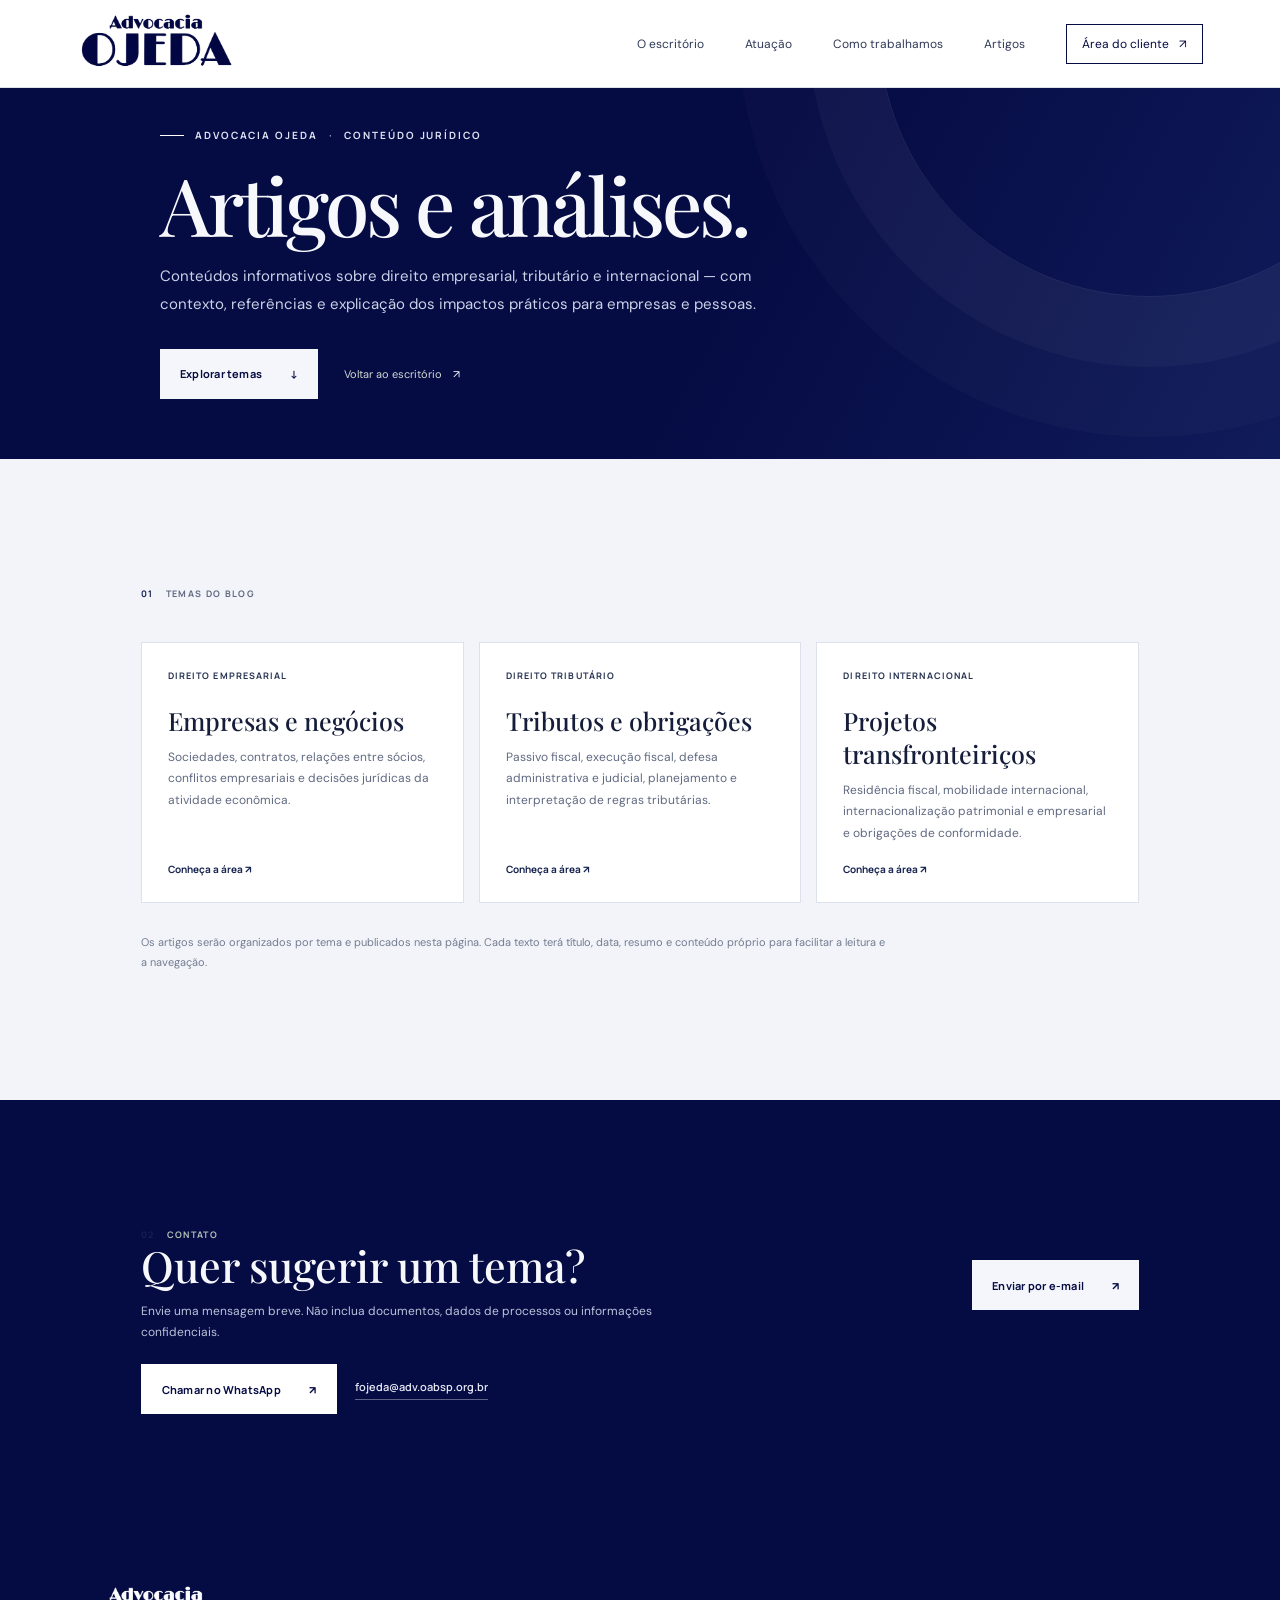
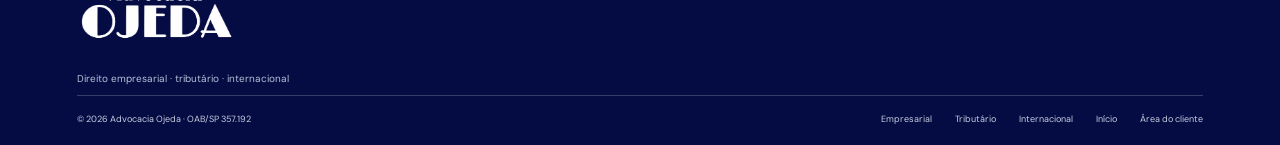
==== blog.html @ 3d997aef "Cria pagina de artigos para o blog institucional" ====
<!doctype html>
<html lang="pt-BR">
<head>
  <meta charset="utf-8"><meta name="viewport" content="width=device-width, initial-scale=1">
  <meta name="theme-color" content="#050b43">
  <meta name="description" content="Artigos e análises da Advocacia Ojeda sobre direito empresarial, tributário, execuções fiscais e questões jurídicas internacionais.">
  <meta property="og:type" content="website">
  <meta property="og:title" content="Artigos e análises jurídicas | Advocacia Ojeda">
  <meta property="og:description" content="Conteúdos informativos sobre direito empresarial, tributário e internacional.">
  <title>Artigos e análises jurídicas | Advocacia Ojeda</title>
  <link rel="preconnect" href="https://fonts.googleapis.com"><link rel="preconnect" href="https://fonts.gstatic.com" crossorigin>
  <link href="https://fonts.googleapis.com/css2?family=DM+Sans:wght@400;500;600;700&family=Manrope:wght@400;500;600;700;800&family=Playfair+Display:wght@500;600;700&display=swap" rel="stylesheet">
  <link rel="stylesheet" href="styles.css">
</head>
<body class="blog-page">
  <a class="skip-link" href="#conteudo">Pular para o conteúdo</a>
  <header class="site-header" id="topo">
    <a class="brand" href="index.html" aria-label="Advocacia Ojeda, início"><img class="brand-logo" src="logo.png" alt="Advocacia Ojeda"></a>
    <button class="menu-toggle" type="button" aria-expanded="false" aria-controls="menu-principal" aria-label="Abrir menu"><span></span><span></span></button>
    <nav class="main-nav" id="menu-principal" aria-label="Navegação principal">
      <a href="index.html#escritorio">O escritório</a><a href="index.html#atuacao">Atuação</a><a href="index.html#metodo">Como trabalhamos</a><a href="blog.html" aria-current="page">Artigos</a>
      <a class="nav-client" href="clientes.html">Área do cliente <span aria-hidden="true">↗</span></a>
    </nav>
  </header>
  <main id="conteudo">
    <section class="blog-hero">
      <div class="blog-hero-inner">
        <p class="eyebrow"><span></span> Advocacia Ojeda <i>·</i> Conteúdo jurídico</p>
        <h1>Artigos e análises.</h1>
        <p>Conteúdos informativos sobre direito empresarial, tributário e internacional — com contexto, referências e explicação dos impactos práticos para empresas e pessoas.</p>
        <div class="detail-hero-actions"><a class="button button-light" href="#temas">Explorar temas <span aria-hidden="true">↓</span></a><a class="text-link" href="index.html">Voltar ao escritório <span aria-hidden="true">↗</span></a></div>
      </div>
    </section>
    <section class="blog-category-wrap section" id="temas">
      <div class="section-kicker"><span>01</span><span>Temas do blog</span></div>
      <div class="blog-category-grid">
        <article id="empresarial"><span>Direito empresarial</span><h2>Empresas e negócios</h2><p>Sociedades, contratos, relações entre sócios, conflitos empresariais e decisões jurídicas da atividade econômica.</p><a href="empresarial.html">Conheça a área <span aria-hidden="true">↗</span></a></article>
        <article id="tributario"><span>Direito tributário</span><h2>Tributos e obrigações</h2><p>Passivo fiscal, execução fiscal, defesa administrativa e judicial, planejamento e interpretação de regras tributárias.</p><a href="tributario.html">Conheça a área <span aria-hidden="true">↗</span></a></article>
        <article id="internacional"><span>Direito internacional</span><h2>Projetos transfronteiriços</h2><p>Residência fiscal, mobilidade internacional, internacionalização patrimonial e empresarial e obrigações de conformidade.</p><a href="internacional.html">Conheça a área <span aria-hidden="true">↗</span></a></article>
      </div>
      <p class="blog-note">Os artigos serão organizados por tema e publicados nesta página. Cada texto terá título, data, resumo e conteúdo próprio para facilitar a leitura e a navegação.</p>
    </section>
    <section class="detail-process section">
      <div class="blog-cta"><div><div class="section-kicker section-kicker-light"><span>02</span><span>Contato</span></div><h2>Quer sugerir um tema?</h2><p>Envie uma mensagem breve. Não inclua documentos, dados de processos ou informações confidenciais.</p></div>
      <a class="button button-light" href="mailto:fojeda@adv.oabsp.org.br?subject=Sugest%C3%A3o%20de%20tema%20para%20o%20blog">Enviar por e-mail <span aria-hidden="true">↗</span></a></div>
      <div class="blog-contact-actions"><a class="button button-whatsapp" href="https://wa.me/5511988274861" target="_blank" rel="noopener noreferrer">Chamar no WhatsApp <span aria-hidden="true">↗</span></a><a class="blog-email" href="mailto:fojeda@adv.oabsp.org.br">fojeda@adv.oabsp.org.br</a></div>
    </section>
  </main>
  <footer class="site-footer"><a class="brand brand-footer" href="index.html" aria-label="Advocacia Ojeda"><img class="brand-logo" src="logo.png" alt="Advocacia Ojeda"></a><p>Direito empresarial · tributário · internacional</p><div class="footer-bottom"><span>© <span id="year">2026</span> Advocacia Ojeda · OAB/SP 357.192</span><a href="empresarial.html">Empresarial</a><a href="tributario.html">Tributário</a><a href="internacional.html">Internacional</a><a href="index.html">Início</a><a href="clientes.html">Área do cliente</a></div></footer>
  <script src="script.js" defer></script>
</body>
</html>
---- styles.css ----
:root{--forest:#102820;--forest-2:#183c31;--mint:#b9cdb7;--paper:#f4f2eb;--cream:#ebe8de;--white:#fffefa;--ink:#1e2a24;--muted:#68736a;--line:#d8d8cc;--gold:#bd9661;--serif:"Playfair Display",Georgia,serif;--sans:"DM Sans",Arial,sans-serif;--display:Manrope,"DM Sans",Arial,sans-serif}*{box-sizing:border-box}html{scroll-behavior:smooth;scroll-padding-top:90px}body{margin:0;background:var(--paper);color:var(--ink);font-family:var(--sans);-webkit-font-smoothing:antialiased}a{color:inherit}.skip-link{position:absolute;left:-10000px;top:10px;background:#fff;padding:12px;z-index:20}.skip-link:focus{left:10px}.site-header{position:absolute;z-index:10;top:0;left:0;width:100%;height:88px;padding:0 clamp(22px,6vw,90px);display:flex;align-items:center;justify-content:space-between;color:#fff;border-bottom:1px solid #ffffff25}.brand{display:inline-flex;align-items:center;gap:11px;text-decoration:none}.brand-mark{width:39px;height:39px;display:grid;place-items:center;border:1px solid #d0ddcb88;color:var(--mint);font:600 15px var(--serif);letter-spacing:-2px;padding-right:2px}.brand-name{font:600 11px var(--display);letter-spacing:.16em;color:#f8f6ef}.brand-name b{font-weight:800}.main-nav{display:flex;align-items:center;gap:clamp(19px,3.2vw,48px);font-size:12px;color:#d0d9d0}.main-nav a{text-decoration:none;transition:color .2s}.main-nav a:hover{color:#fff}.main-nav .nav-client{border:1px solid #ffffff55;padding:11px 15px;color:#fff}.nav-client span{margin-left:7px;color:var(--mint)}.menu-toggle{display:none}.hero{position:relative;min-height:min(800px,100svh);height:760px;max-height:900px;display:grid;grid-template-columns:minmax(0,1.08fr) minmax(320px,.92fr);align-items:center;gap:4vw;padding:120px clamp(22px,9vw,145px) 94px;background:var(--forest);color:#fff;overflow:hidden}.hero:before{content:"";position:absolute;inset:0;background:linear-gradient(114deg,#102820 0%,#102820 47%,#18392e 100%)}.hero:after{content:"";position:absolute;width:600px;height:600px;right:-160px;top:-280px;border:1px solid #ffffff0d;border-radius:50%;box-shadow:0 0 0 80px #ffffff04,0 0 0 160px #ffffff03}.hero-copy,.hero-art{position:relative;z-index:1}.hero-copy{max-width:650px;padding-top:16px}.eyebrow{margin:0 0 19px;color:var(--gold);font:700 10px var(--display);letter-spacing:.19em;text-transform:uppercase}.hero .eyebrow{display:flex;align-items:center;gap:12px}.hero .eyebrow span{width:25px;height:1px;background:var(--gold)}h1,h2,h3,p{margin-top:0}.hero h1{max-width:720px;margin-bottom:25px;font:500 clamp(48px,6.2vw,84px)/1.05 var(--serif);letter-spacing:-.035em;text-wrap:balance}.hero h1 em,.section-heading h2 em,.contact h2 em{color:var(--mint);font-weight:500}.hero-lead{max-width:475px;color:#c2cec4;font-size:15px;line-height:1.8}.hero-actions{display:flex;align-items:center;gap:27px;margin-top:32px}.button{display:inline-flex;align-items:center;justify-content:center;gap:28px;min-height:50px;padding:0 20px;border:0;text-decoration:none;font:700 11px var(--display);letter-spacing:.02em;transition:transform .2s,background .2s}.button:hover{transform:translateY(-2px)}.button-light{background:var(--mint);color:var(--forest)}.button-light:hover{background:#d0decc}.text-link{font-size:11px;text-decoration:none;color:#d0d9d0}.text-link span{margin-left:8px;color:var(--mint)}.hero-signature{display:flex;align-items:center;gap:14px;margin-top:57px;color:#f7f5ee;font:600 12px var(--display)}.signature-line{width:30px;height:1px;background:var(--gold)}.hero-signature small{display:block;margin-top:5px;color:#aab9ad;font-size:10px;font-weight:400}.hero-art{justify-self:center;width:min(100%,355px);padding:17px 18px 18px;background:#e2e1d6;transform:rotate(2deg);box-shadow:20px 22px 60px #0003}.art-frame{position:relative;background:#d7d6c9;padding:9px}.art-frame img{display:block;width:100%;height:405px;object-fit:cover;object-position:center top;filter:saturate(.75)}.art-caption{display:flex;justify-content:space-between;gap:10px;padding:11px 2px 2px;color:#44554a;font:700 8px var(--display);letter-spacing:.12em}.art-stamp{position:absolute;right:-28px;bottom:71px;width:98px;height:98px;display:flex;flex-direction:column;justify-content:center;align-items:center;gap:3px;background:var(--gold);color:#fffdf4;border-radius:50%;transform:rotate(-10deg);box-shadow:0 4px 18px #0002}.art-stamp span{font:700 7px var(--display);letter-spacing:.14em}.art-stamp strong{font:600 25px var(--serif)}.art-stamp i{font-style:normal;font-size:10px}.hero-index{position:absolute;bottom:22px;right:-33px;color:#d6dfd588;font:700 9px var(--display);letter-spacing:.15em;transform:rotate(90deg)}.hero-bottom{position:absolute;bottom:0;left:clamp(22px,9vw,145px);right:clamp(22px,9vw,145px);height:59px;display:flex;align-items:center;gap:34px;border-top:1px solid #ffffff24;color:#9eafa2;font:500 9px var(--display);letter-spacing:.12em;text-transform:uppercase}.hero-bottom a{margin-left:auto;color:var(--mint);font-size:16px;text-decoration:none}.section{padding:clamp(76px,10vw,145px) clamp(22px,11vw,175px)}.intro{background:var(--paper)}.section-kicker{display:flex;align-items:center;gap:12px;color:var(--muted);font:700 9px var(--display);letter-spacing:.15em;text-transform:uppercase}.section-kicker span:first-child{color:var(--gold)}.intro-body{display:grid;grid-template-columns:1.15fr .85fr;gap:10%;margin-top:50px}.intro h2,.contact h2{max-width:630px;margin:0;font:500 clamp(38px,4.7vw,62px)/1.12 var(--serif);letter-spacing:-.035em}.intro-text{padding-top:6px}.intro-text p,.section-heading>p,.founder-info>p,.approach .steps p,.contact-grid>div>p{color:var(--muted);font-size:14px;line-height:1.85}.underlined-link{display:inline-flex;gap:24px;align-items:center;margin-top:16px;padding-bottom:9px;border-bottom:1px solid var(--gold);font:700 11px var(--display);text-decoration:none}.underlined-link span{color:#a67a43}.practice{background:var(--cream)}.section-heading{display:flex;justify-content:space-between;align-items:end;gap:50px;margin-bottom:50px}.section-heading h2{margin:22px 0 0;font:500 clamp(42px,5vw,68px)/1.08 var(--serif);letter-spacing:-.035em}.section-heading h2 em{color:#708674}.section-heading>p{max-width:365px;margin:0 0 4px}.practice-list{border-top:1px solid #c7c8bd}.practice-card{display:grid;grid-template-columns:60px minmax(0,1fr) 30px;align-items:start;gap:22px;padding:31px 2px;border-bottom:1px solid #c7c8bd}.card-number{padding-top:7px;color:#9a815f;font:700 10px var(--display);letter-spacing:.08em}.card-main h3{margin:0 0 10px;font:500 27px var(--serif)}.card-main p{max-width:690px;margin:0;color:#626e65;font-size:13px;line-height:1.8}.card-tags{display:block;margin-top:17px;color:#52695a;font:600 9px var(--display);letter-spacing:.045em}.card-tags i{margin:0 7px;color:#a28b68;font-style:normal}.card-symbol{padding-top:3px;color:#879487;font-size:19px}.practice-note{margin:22px 0 0;color:#7f867e;font-size:10px;line-height:1.6}.founder{padding-top:0;padding-bottom:0;background:var(--cream)}.founder-grid{display:grid;grid-template-columns:1fr 1.05fr;min-height:530px;background:var(--forest)}.founder-quote{position:relative;display:flex;flex-direction:column;justify-content:center;padding:72px clamp(30px,6vw,95px);background:#e1dfd4}.quote-mark{height:45px;color:var(--gold);font:70px/.8 var(--serif)}.founder-quote blockquote{max-width:450px;margin:14px 0 22px;font:500 clamp(28px,3.3vw,44px)/1.17 var(--serif);letter-spacing:-.025em}.quote-rule{width:37px;height:1px;background:var(--gold);margin-bottom:17px}.founder-quote p{margin:0;font:700 10px var(--display)}.founder-quote small{display:block;margin-top:5px;color:var(--muted);font:400 10px var(--sans)}.founder-info{position:relative;overflow:hidden;padding:66px clamp(30px,6vw,83px);color:#f5f4ec}.founder-info:after{content:"AO";position:absolute;right:-8px;bottom:-96px;color:#ffffff06;font:700 245px var(--serif);letter-spacing:-.12em}.section-kicker-light{color:#b3c0b4}.founder-info h2{position:relative;z-index:1;margin:35px 0 19px;font:500 clamp(34px,4vw,50px)/1.08 var(--serif);letter-spacing:-.025em}.founder-info>p{position:relative;z-index:1;max-width:430px;margin-bottom:23px;color:#bac7bb;font-size:13px}.underlined-light{position:relative;z-index:1;color:#f1f2e8;border-bottom-color:#78947d}.underlined-light span{color:var(--mint)}.founder-seal{position:absolute;right:35px;bottom:28px;z-index:1;width:73px;height:73px;border:1px solid #b4c5b333;border-radius:50%;display:flex;flex-direction:column;justify-content:center;align-items:center;gap:2px;color:#9cae9d;font:600 6px var(--display);letter-spacing:.11em}.founder-seal b{font:600 21px var(--serif);letter-spacing:-2px}.approach{background:var(--paper)}.approach-heading{margin-bottom:60px}.steps{display:grid;grid-template-columns:repeat(3,1fr);border-top:1px solid var(--line)}.steps article{padding:23px 30px 0 0}.steps article+article{padding-left:30px;border-left:1px solid var(--line)}.steps article>span{color:#a7814e;font:700 10px var(--display)}.steps h3{margin:20px 0 8px;font:500 26px var(--serif)}.steps p{max-width:270px;margin:0;font-size:12px!important}.client-band{display:grid;grid-template-columns:88px 1fr auto;align-items:center;gap:28px;padding:55px clamp(22px,11vw,175px);background:#dce5d8}.client-band-mark{width:70px;height:70px;display:grid;place-items:center;border:1px solid #78907b;color:#526d58;font:600 19px var(--serif);letter-spacing:-2px}.client-band .eyebrow{margin-bottom:8px;color:#6b806c}.client-band h2{max-width:620px;margin:0 0 8px;font:500 clamp(23px,3vw,34px)/1.15 var(--serif)}.client-band>div:nth-child(2)>p:last-child{max-width:620px;margin:0;color:#647268;font-size:11px;line-height:1.7}.button-dark{background:var(--forest);color:#f8f6ef}.button-dark:hover{background:#234536}.contact{background:var(--forest);color:#f8f6ef}.contact>.section-kicker{color:#bdc7ba}.contact-grid{display:grid;grid-template-columns:.9fr 1.1fr;gap:11%;margin-top:44px}.contact h2{font-size:clamp(46px,5.6vw,72px)}.contact h2 em{color:var(--mint)}.contact-grid>div>p{max-width:340px;margin:22px 0 28px;color:#b2c0b4}.contact-email{display:inline-flex;align-items:center;gap:24px;padding-bottom:9px;border-bottom:1px solid #8aa28f;color:#e8eddf;font:600 13px var(--display);text-decoration:none}.contact-email span{color:var(--mint)}.contact-form{display:flex;flex-direction:column;gap:17px}.contact-form label{display:grid;gap:7px;color:#c5d0c4;font:600 10px var(--display)}.contact-form input,.contact-form select,.contact-form textarea{width:100%;padding:12px 0;border:0;border-bottom:1px solid #ffffff40;border-radius:0;outline:0;background:transparent;color:#fff;font:400 12px var(--sans)}.contact-form input:focus,.contact-form select:focus,.contact-form textarea:focus{border-bottom-color:var(--mint)}.contact-form input::placeholder,.contact-form textarea::placeholder{color:#9bac9e}.contact-form select{color:#9bac9e}.contact-form select option{background:var(--forest);color:#fff}.contact-form textarea{resize:vertical}.contact-form .button{align-self:start;margin-top:5px}.form-note{max-width:440px;margin:-6px 0 0;color:#9eafa2;font-size:9px;line-height:1.6}.form-feedback{min-height:14px;margin:0;color:var(--mint);font-size:10px}.site-footer{padding:36px clamp(22px,6vw,90px) 20px;background:#0b1d17;color:#d4ddd3}.brand-footer{margin-bottom:19px}.site-footer>p{color:#a5b3a6;font-size:10px}.footer-bottom{display:flex;flex-wrap:wrap;gap:23px;padding-top:17px;border-top:1px solid #ffffff1c;color:#9baa9c;font-size:9px}.footer-bottom span{margin-right:auto}.footer-bottom a{text-decoration:none}.footer-bottom a:hover{color:#fff}.portal-page{min-height:100vh;background:var(--paper)}.portal-header{position:relative;background:var(--forest);border:0}.portal-back{color:#d8e1d6;font-size:11px;text-decoration:none}.portal-main{min-height:calc(100vh - 88px);display:flex;flex-direction:column;align-items:center;justify-content:center;padding:50px 20px 28px}.portal-card{width:min(100%,570px);padding:clamp(28px,6vw,56px);background:var(--white);border:1px solid var(--line);box-shadow:0 20px 55px #1b2b1e0c}.portal-emblem{width:47px;height:47px;display:grid;place-items:center;margin-bottom:34px;background:var(--forest);color:var(--mint);font:600 16px var(--serif);letter-spacing:-2px}.portal-card .eyebrow{margin-bottom:10px}.portal-card h1{margin:0 0 14px;font:500 clamp(37px,5vw,53px)/1.1 var(--serif);letter-spacing:-.03em}.portal-lead{margin:0;color:var(--muted);font-size:13px;line-height:1.8}.portal-status{display:flex;gap:14px;margin:28px 0 24px;padding:18px;background:#eef1e8}.status-dot{flex:none;width:9px;height:9px;margin-top:4px;border-radius:50%;background:#859a72}.portal-status strong{font:700 11px var(--display)}.portal-status p{margin:6px 0 0;color:#69766b;font-size:11px;line-height:1.65}.portal-contact{width:100%}.portal-privacy{margin:18px 0 0;color:#798278;font-size:10px;line-height:1.65}.portal-footer{margin:22px 0 0;color:#7b857d;font-size:10px}.portal-footer span{padding:0 6px;color:#ad8d61}
@media(max-width:900px){.hero{grid-template-columns:1.1fr .9fr;padding-left:7vw;padding-right:7vw}.hero-bottom{left:7vw;right:7vw}.hero-art{width:min(100%,310px)}.art-frame img{height:355px}.section{padding-left:8vw;padding-right:8vw}.client-band{padding-left:8vw;padding-right:8vw;grid-template-columns:65px 1fr auto;gap:20px}.client-band-mark{width:56px;height:56px}.founder-grid{grid-template-columns:1fr 1fr}.contact-grid{gap:7%}}
@media(max-width:650px){.site-header{height:72px;padding:0 21px}.brand-mark{width:35px;height:35px}.brand-name{font-size:10px}.menu-toggle{display:flex;width:42px;height:42px;flex-direction:column;justify-content:center;gap:6px;align-items:center;border:1px solid #ffffff50;background:transparent}.menu-toggle span{width:16px;height:1px;background:#f7f5ef}.main-nav{position:absolute;top:72px;left:0;right:0;display:none;flex-direction:column;align-items:stretch;gap:0;padding:8px 21px 18px;background:var(--forest);border-top:1px solid #ffffff1a}.main-nav.is-open{display:flex}.main-nav a{padding:13px 0}.main-nav .nav-client{margin-top:5px;padding:12px}.hero{height:auto;min-height:0;grid-template-columns:1fr;padding:117px 24px 84px;gap:45px}.hero h1{font-size:clamp(48px,13vw,70px)}.hero-lead{font-size:14px}.hero-actions{flex-wrap:wrap;gap:18px}.hero-signature{margin-top:35px}.hero-art{width:min(77%,310px);justify-self:center;margin:0 16px 0 0}.art-frame img{height:350px}.art-stamp{right:-28px;width:83px;height:83px}.hero-index{right:-27px}.hero-bottom{left:24px;right:24px;height:49px;gap:10px;font-size:7px;letter-spacing:.08em}.hero-bottom span:nth-child(2){margin-left:auto;text-align:right;max-width:145px}.section{padding:76px 24px}.intro-body{grid-template-columns:1fr;gap:23px;margin-top:32px}.intro h2,.contact h2{font-size:45px}.section-heading{display:block;margin-bottom:33px}.section-heading h2{font-size:48px}.section-heading>p{margin-top:20px;font-size:13px}.practice-card{grid-template-columns:28px minmax(0,1fr) 18px;gap:11px;padding:25px 0}.card-main h3{font-size:23px}.card-main p{font-size:12px}.card-tags{font-size:8px;line-height:1.8}.founder{padding:0}.founder-grid{grid-template-columns:1fr}.founder-quote{min-height:340px;padding:50px 34px}.founder-info{min-height:365px;padding:48px 34px}.founder-info h2{margin-top:28px;font-size:42px}.approach-heading{margin-bottom:35px}.steps{grid-template-columns:1fr}.steps article,.steps article+article{padding:18px 0 20px;border-left:0;border-bottom:1px solid var(--line)}.steps h3{margin:9px 0 6px;font-size:24px}.steps p{max-width:none}.client-band{grid-template-columns:48px 1fr;padding:32px 24px;gap:16px}.client-band-mark{width:44px;height:44px;font-size:14px}.client-band h2{font-size:26px}.client-band>div:nth-child(2)>p:last-child{font-size:10px}.client-band>.button{grid-column:1/-1;justify-self:start;margin-left:64px}.contact-grid{grid-template-columns:1fr;gap:40px;margin-top:33px}.contact h2{font-size:54px}.footer-bottom{gap:15px}.footer-bottom span{width:100%}.portal-header{padding:0 20px}.portal-main{min-height:calc(100vh - 72px);padding:38px 18px 20px}.portal-card{padding:30px 24px}.portal-footer{text-align:center;font-size:9px}}
@media(prefers-reduced-motion:reduce){html{scroll-behavior:auto}*,*:before,*:after{transition:none!important}}


/* Identidade visual Advocacia Ojeda: azul-marinho, branco e neutros. */
:root{--forest:#050b43;--forest-2:#101b5a;--mint:#f5f6fb;--paper:#fff;--cream:#f2f4f9;--white:#fff;--ink:#171d35;--muted:#606981;--line:#dce1ec;--gold:#142052}
.brand-logo{display:block;width:158px;height:auto;max-height:76px;object-fit:contain}
.brand-footer .brand-logo{filter:brightness(0) invert(1)}
.hero:before{background:linear-gradient(118deg,#050b43 0%,#050b43 52%,#101b5a 100%)}
.hero .eyebrow span,.signature-line,.quote-rule{background:#fff}
.hero-art{background:#fff}.art-frame{background:#fff}.art-caption{color:#273050}.art-stamp{background:#fff;color:#050b43}
.hero-bottom{color:#d8dcee;border-color:#ffffff36}.hero-bottom a,.hero-index{color:#fff}
.section-heading h2 em{color:#26315b}.founder-quote{background:#f2f4f9}.founder-quote blockquote{color:#171d35}
.founder-info{background:#050b43}.founder-info:after{color:#ffffff08}.underlined-light{border-bottom-color:#fff}.underlined-light span{color:#fff}
.card-tags{color:#354064}.card-tags i,.card-number{color:#26315b}.card-symbol{color:#354064}
.client-band{background:#f2f4f9}.client-band-mark{width:88px;height:54px;border:0;color:#050b43}.client-band-mark img{display:block;width:100%;height:100%;object-fit:contain}.client-band .eyebrow{color:#354064}
.status-dot{background:#050b43}.portal-status{background:#f2f4f9}
.portal-emblem{width:170px;height:81px;margin:0 0 30px;background:transparent}.portal-emblem img{display:block;width:100%;height:100%;object-fit:contain}
.site-header:not(.portal-header){background:#fff;color:#050b43;border-bottom:1px solid #dce1ec}.main-nav{color:#303a58}.main-nav a:hover{color:#050b43}.main-nav .nav-client{border-color:#050b43;color:#050b43}.nav-client span{color:#050b43}
.menu-toggle{border-color:#050b43}.menu-toggle span{background:#050b43}
.portal-header{background:#fff;border-bottom:1px solid #dce1ec}.portal-header .portal-back{color:#050b43}
@media(max-width:650px){.brand-logo{width:115px;max-height:55px}.main-nav{background:#fff;border-color:#dce1ec}.main-nav a{color:#303a58}.main-nav .nav-client{color:#050b43;border-color:#dce1ec}.menu-toggle{background:#fff}.hero:before{background:linear-gradient(130deg,#050b43,#101b5a)}}

.site-footer{background:#050b43;color:#d4dcee}.site-footer>p{color:#b8c1d8}.footer-bottom{border-color:#ffffff33;color:#c7cee0}.footer-bottom a:hover{color:#fff}
.founder-seal{border-color:#ffffff40;color:#d4dcee}.founder-seal b{color:#fff}
.portal-privacy{color:#606981}.portal-footer{color:#606981}


/* Páginas de atuação */
.button-outline{border:1px solid #172451;background:transparent;color:#0b164d}
.button-outline:hover{background:#eef1f8}
.practice-card{grid-template-columns:42px minmax(0,1fr);gap:20px}
.area-link{min-height:42px;margin-top:20px;padding:0 15px;font-size:10px}
.detail-page{background:var(--paper)}
.detail-hero{position:relative;overflow:hidden;background:linear-gradient(118deg,#050b43 0%,#050b43 56%,#101b5a 100%);color:#f7f8fc}
.detail-hero:after{content:"";position:absolute;right:-130px;top:-230px;width:530px;height:530px;border:1px solid #ffffff18;border-radius:50%;box-shadow:0 0 0 70px #ffffff08,0 0 0 140px #ffffff05}
.detail-hero-inner{position:relative;z-index:1;max-width:1160px;margin:0 auto;padding:clamp(80px,10vw,145px) clamp(24px,8vw,100px) 34px}
.detail-hero .eyebrow{display:flex;align-items:center;gap:11px;color:#dfe4f3}
.detail-hero .eyebrow span{width:24px;height:1px;background:#fff}
.detail-hero .eyebrow i{font-style:normal;color:#aeb9d7}
.detail-hero h1{max-width:850px;margin:22px 0 19px;font:500 clamp(48px,7vw,86px)/1.02 var(--serif);letter-spacing:-.04em}
.detail-lead{max-width:650px;color:#cbd2e7;font-size:16px;line-height:1.8}
.detail-hero-actions{display:flex;align-items:center;gap:26px;margin-top:30px}
.detail-hero .button-light{background:#fff;color:#050b43}
.detail-hero .text-link{color:#e6e9f3}
.detail-index{display:flex;justify-content:space-between;margin-top:clamp(65px,9vw,125px);padding-top:17px;border-top:1px solid #ffffff35;color:#c3cbe1;font:600 9px var(--display);letter-spacing:.13em;text-transform:uppercase}
.detail-index span{color:#fff}
.detail-intro{background:#fff}
.detail-intro-grid{display:grid;grid-template-columns:1fr .8fr;gap:10%;margin-top:43px}
.detail-intro-grid h2{max-width:600px;margin:0;font:500 clamp(34px,4.5vw,58px)/1.12 var(--serif);letter-spacing:-.03em}
.detail-intro-grid p{color:var(--muted);font-size:14px;line-height:1.9}
.detail-topics{background:#f2f4f9}
.detail-topics .section-heading h2 em{color:#26315b}
.detail-card-grid{display:grid;grid-template-columns:repeat(2,minmax(0,1fr));gap:14px}
.detail-card-grid article{min-height:205px;padding:27px;background:#fff;border:1px solid #dce1ec}
.detail-card-mark{display:grid;place-items:center;width:29px;height:29px;margin-bottom:20px;border:1px solid #b6bfd6;border-radius:50%;color:#172451;font-size:14px}
.detail-card-grid h3{margin:0 0 10px;color:#131b3a;font:500 23px var(--serif)}
.detail-card-grid p{max-width:460px;margin:0;color:#606981;font-size:12px;line-height:1.8}
.detail-process{background:#050b43;color:#f7f8fc}
.detail-process>h2{margin:25px 0 55px;font:500 clamp(38px,5vw,60px)/1.08 var(--serif);letter-spacing:-.03em}
.detail-process>h2 em{color:#dce2f2;font-weight:500}
.detail-process .steps{border-color:#ffffff35}
.detail-process .steps article+article{border-color:#ffffff35}
.detail-process .steps article>span{color:#c5cee5}
.detail-process .steps h3{color:#fff}
.detail-process .steps p{color:#c5cde0}
.contact-compact{padding-top:70px;padding-bottom:70px;background:#fff;color:#171d35}
.contact-compact>.section-kicker{color:#606981}
.contact-compact .contact-grid{grid-template-columns:.75fr 1.25fr;gap:8%;margin-top:27px}
.contact-compact h2{max-width:450px;font-size:clamp(36px,4.2vw,53px)}
.contact-compact h2 em{color:#26315b}
.contact-compact .contact-grid>div>p{margin:16px 0 20px;color:#606981;font-size:12px}
.contact-compact .contact-email{padding-bottom:7px;border-color:#b7bfd2;color:#172451;font-size:11px}
.contact-compact .contact-email span{color:#172451}
.contact-compact .contact-form{gap:12px}
.contact-compact .contact-form label{color:#46506b;font-size:9px}
.contact-compact .contact-form input,.contact-compact .contact-form select,.contact-compact .contact-form textarea{padding:9px 0;border-bottom-color:#cbd1df;color:#171d35;font-size:11px}
.contact-compact .contact-form input::placeholder,.contact-compact .contact-form textarea::placeholder,.contact-compact .contact-form select{color:#7b8499}
.contact-compact .contact-form .button{min-height:42px;background:#050b43;color:#fff}
.contact-compact .form-note{color:#737c91;font-size:9px}
.contact-compact .form-feedback{color:#172451}
.portal-contact-mini{width:min(100%,570px);margin:15px auto 0;color:#46506b;font-size:11px}
.portal-contact-mini summary{width:max-content;max-width:100%;cursor:pointer;text-decoration:underline;text-decoration-color:#aeb8d0;text-underline-offset:5px}
.portal-contact-mini form{margin-top:14px;padding:18px 20px;background:#fff;border:1px solid var(--line)}
.portal-contact-mini .contact-form{gap:12px}
.portal-contact-mini .contact-form label{color:#46506b}
.portal-contact-mini .contact-form input,.portal-contact-mini .contact-form textarea{border-bottom-color:#cbd1df;color:#171d35}
.portal-contact-mini .contact-form input::placeholder,.portal-contact-mini .contact-form textarea::placeholder{color:#7b8499}
.portal-contact-mini .contact-form .button{min-height:40px;background:#050b43;color:#fff}
@media(max-width:650px){
 .practice-card{grid-template-columns:28px minmax(0,1fr);gap:11px}
 .detail-hero-inner{padding:75px 24px 25px}
 .detail-hero h1{font-size:clamp(44px,12vw,66px)}
 .detail-lead{font-size:14px}
 .detail-hero-actions{align-items:flex-start;flex-direction:column;gap:17px}
 .detail-index{font-size:8px}
 .detail-intro-grid{grid-template-columns:1fr;gap:20px;margin-top:30px}
 .detail-card-grid{grid-template-columns:1fr}
 .detail-card-grid article{min-height:0;padding:23px}
 .detail-process>h2{margin-bottom:33px}
 .contact-compact .contact-grid{grid-template-columns:1fr;gap:28px}
 .contact-compact h2{font-size:44px}
}


/* Contato por e-mail e WhatsApp */
.contact-actions{display:flex;flex-wrap:wrap;align-items:center;gap:14px}
.button-whatsapp{background:#fff;border:1px solid #fff;color:#050b43}
.button-whatsapp:hover{background:#e9edf7}
.contact-compact .button-whatsapp{background:#fff;border-color:#050b43;color:#050b43}
.contact-compact .button-whatsapp:hover{background:#eef1f8}
.contact-compact .contact-actions{gap:12px}
.portal-header-links{display:flex;align-items:center;gap:22px}
.portal-contact+.portal-contact{margin-top:10px}
.portal-contact.button-whatsapp{justify-content:center;background:#fff;border:1px solid #050b43;color:#050b43}
.portal-contact.button-whatsapp:hover{background:#eef1f8}
/* Blog */
.blog-promo{background:#f2f4f9}
.blog-promo .section-heading h2 em{color:#26315b}
.blog-promo-bottom{display:flex;align-items:center;justify-content:space-between;gap:24px;padding-top:25px;border-top:1px solid #d2d8e6}
.blog-topic-tags{display:flex;flex-wrap:wrap;gap:10px}
.blog-topic-tags span{padding:10px 13px;border:1px solid #c4ccdd;color:#273252;font:600 9px var(--display);letter-spacing:.08em;text-transform:uppercase}
.blog-page{background:#fff}
.blog-hero{position:relative;overflow:hidden;background:linear-gradient(118deg,#050b43 0%,#050b43 56%,#101b5a 100%);color:#f7f8fc}
.blog-hero:after{content:"";position:absolute;right:-140px;top:-245px;width:540px;height:540px;border:1px solid #ffffff18;border-radius:50%;box-shadow:0 0 0 70px #ffffff08,0 0 0 140px #ffffff05}
.blog-hero-inner{position:relative;z-index:1;max-width:1160px;margin:0 auto;padding:clamp(78px,10vw,140px) clamp(24px,8vw,100px) 60px}
.blog-hero h1{max-width:800px;margin:20px 0 18px;font:500 clamp(46px,6.8vw,80px)/1.04 var(--serif);letter-spacing:-.04em}
.blog-hero .eyebrow{display:flex;align-items:center;gap:11px;color:#dfe4f3}
.blog-hero .eyebrow span{width:24px;height:1px;background:#fff}
.blog-hero p:not(.eyebrow){max-width:650px;color:#cbd2e7;font-size:15px;line-height:1.85}
.blog-category-wrap{background:#f2f4f9}
.blog-category-grid{display:grid;grid-template-columns:repeat(3,minmax(0,1fr));gap:15px;margin-top:42px}
.blog-category-grid article{display:flex;flex-direction:column;min-height:230px;padding:26px;background:#fff;border:1px solid #dce1ec}
.blog-category-grid article>span{color:#273252;font:700 9px var(--display);letter-spacing:.12em;text-transform:uppercase}
.blog-category-grid h2{margin:22px 0 10px;color:#151d3a;font:500 25px var(--serif)}
.blog-category-grid p{margin:0 0 18px;color:#606981;font-size:12px;line-height:1.8}
.blog-category-grid a{margin-top:auto;color:#172451;font:700 10px var(--display);text-decoration:none}
.blog-category-grid a:hover{text-decoration:underline;text-underline-offset:4px}
.blog-note{max-width:750px;margin:30px 0 0;color:#737c91;font-size:11px;line-height:1.75}
.blog-cta{display:flex;justify-content:space-between;align-items:center;gap:20px}
.blog-cta h2{margin:0;font:500 clamp(27px,3.7vw,43px)/1.15 var(--serif)}
.blog-cta p{max-width:590px;margin:11px 0 0;color:#bac4da;font-size:12px;line-height:1.7}
@media(max-width:700px){
 .blog-promo-bottom{align-items:flex-start;flex-direction:column}
 .blog-category-grid{grid-template-columns:1fr}
 .blog-category-grid article{min-height:190px}
 .blog-cta{align-items:flex-start;flex-direction:column}
 .contact-actions{align-items:flex-start;flex-direction:column}
}

.blog-hero .eyebrow i{font-style:normal;color:#aeb9d7}
.blog-contact-actions{display:flex;align-items:center;gap:18px;margin-top:22px}
.blog-email{color:#e6e9f3;font:600 11px var(--display);text-decoration:none;border-bottom:1px solid #ffffff5c;padding-bottom:5px}
@media(max-width:650px){.blog-contact-actions{align-items:flex-start;flex-direction:column}}
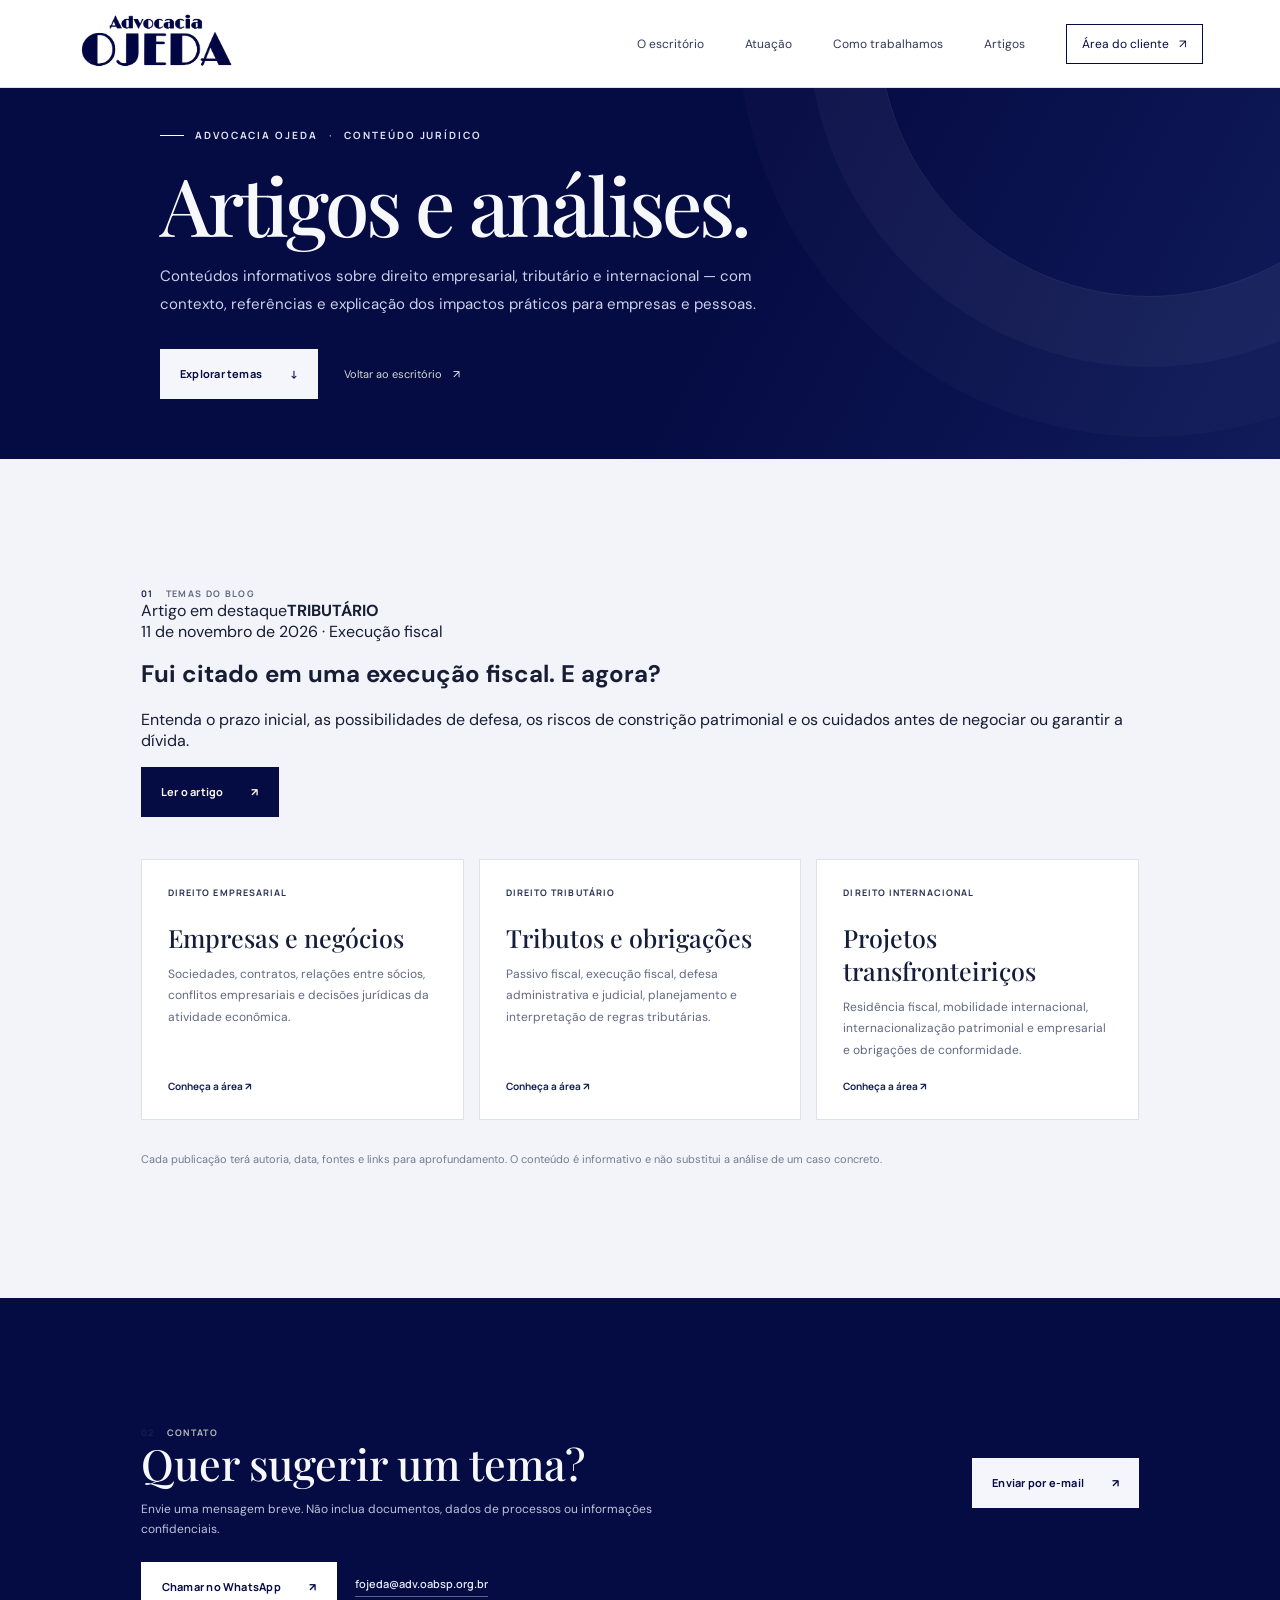
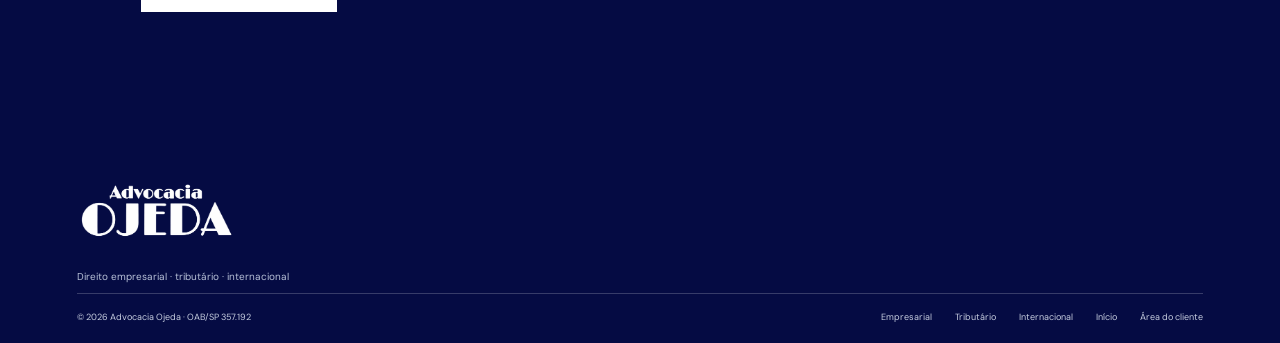
==== commit f4df392d: "Destaca primeiro artigo no blog" ====
--- a/blog.html
+++ b/blog.html
@@ -33,12 +33,21 @@
     </section>
     <section class="blog-category-wrap section" id="temas">
       <div class="section-kicker"><span>01</span><span>Temas do blog</span></div>
+      <article class="blog-feature" id="artigo-destaque">
+        <div class="blog-feature-marker"><span>Artigo em destaque</span><b>TRIBUTÁRIO</b></div>
+        <div class="blog-feature-copy"><p class="blog-feature-meta">11 de novembro de 2026 <span>·</span> Execução fiscal</p>
+          <h2>Fui citado em uma execução fiscal. E agora?</h2>
+          <p>Entenda o prazo inicial, as possibilidades de defesa, os riscos de constrição patrimonial e os cuidados antes de negociar ou garantir a dívida.</p>
+          <a class="button button-dark" href="artigos/execucao-fiscal.html">Ler o artigo <span aria-hidden="true">↗</span></a>
+        </div>
+      </article>
+
       <div class="blog-category-grid">
         <article id="empresarial"><span>Direito empresarial</span><h2>Empresas e negócios</h2><p>Sociedades, contratos, relações entre sócios, conflitos empresariais e decisões jurídicas da atividade econômica.</p><a href="empresarial.html">Conheça a área <span aria-hidden="true">↗</span></a></article>
         <article id="tributario"><span>Direito tributário</span><h2>Tributos e obrigações</h2><p>Passivo fiscal, execução fiscal, defesa administrativa e judicial, planejamento e interpretação de regras tributárias.</p><a href="tributario.html">Conheça a área <span aria-hidden="true">↗</span></a></article>
         <article id="internacional"><span>Direito internacional</span><h2>Projetos transfronteiriços</h2><p>Residência fiscal, mobilidade internacional, internacionalização patrimonial e empresarial e obrigações de conformidade.</p><a href="internacional.html">Conheça a área <span aria-hidden="true">↗</span></a></article>
       </div>
-      <p class="blog-note">Os artigos serão organizados por tema e publicados nesta página. Cada texto terá título, data, resumo e conteúdo próprio para facilitar a leitura e a navegação.</p>
+      <p class="blog-note">Cada publicação terá autoria, data, fontes e links para aprofundamento. O conteúdo é informativo e não substitui a análise de um caso concreto.</p>
     </section>
     <section class="detail-process section">
       <div class="blog-cta"><div><div class="section-kicker section-kicker-light"><span>02</span><span>Contato</span></div><h2>Quer sugerir um tema?</h2><p>Envie uma mensagem breve. Não inclua documentos, dados de processos ou informações confidenciais.</p></div>
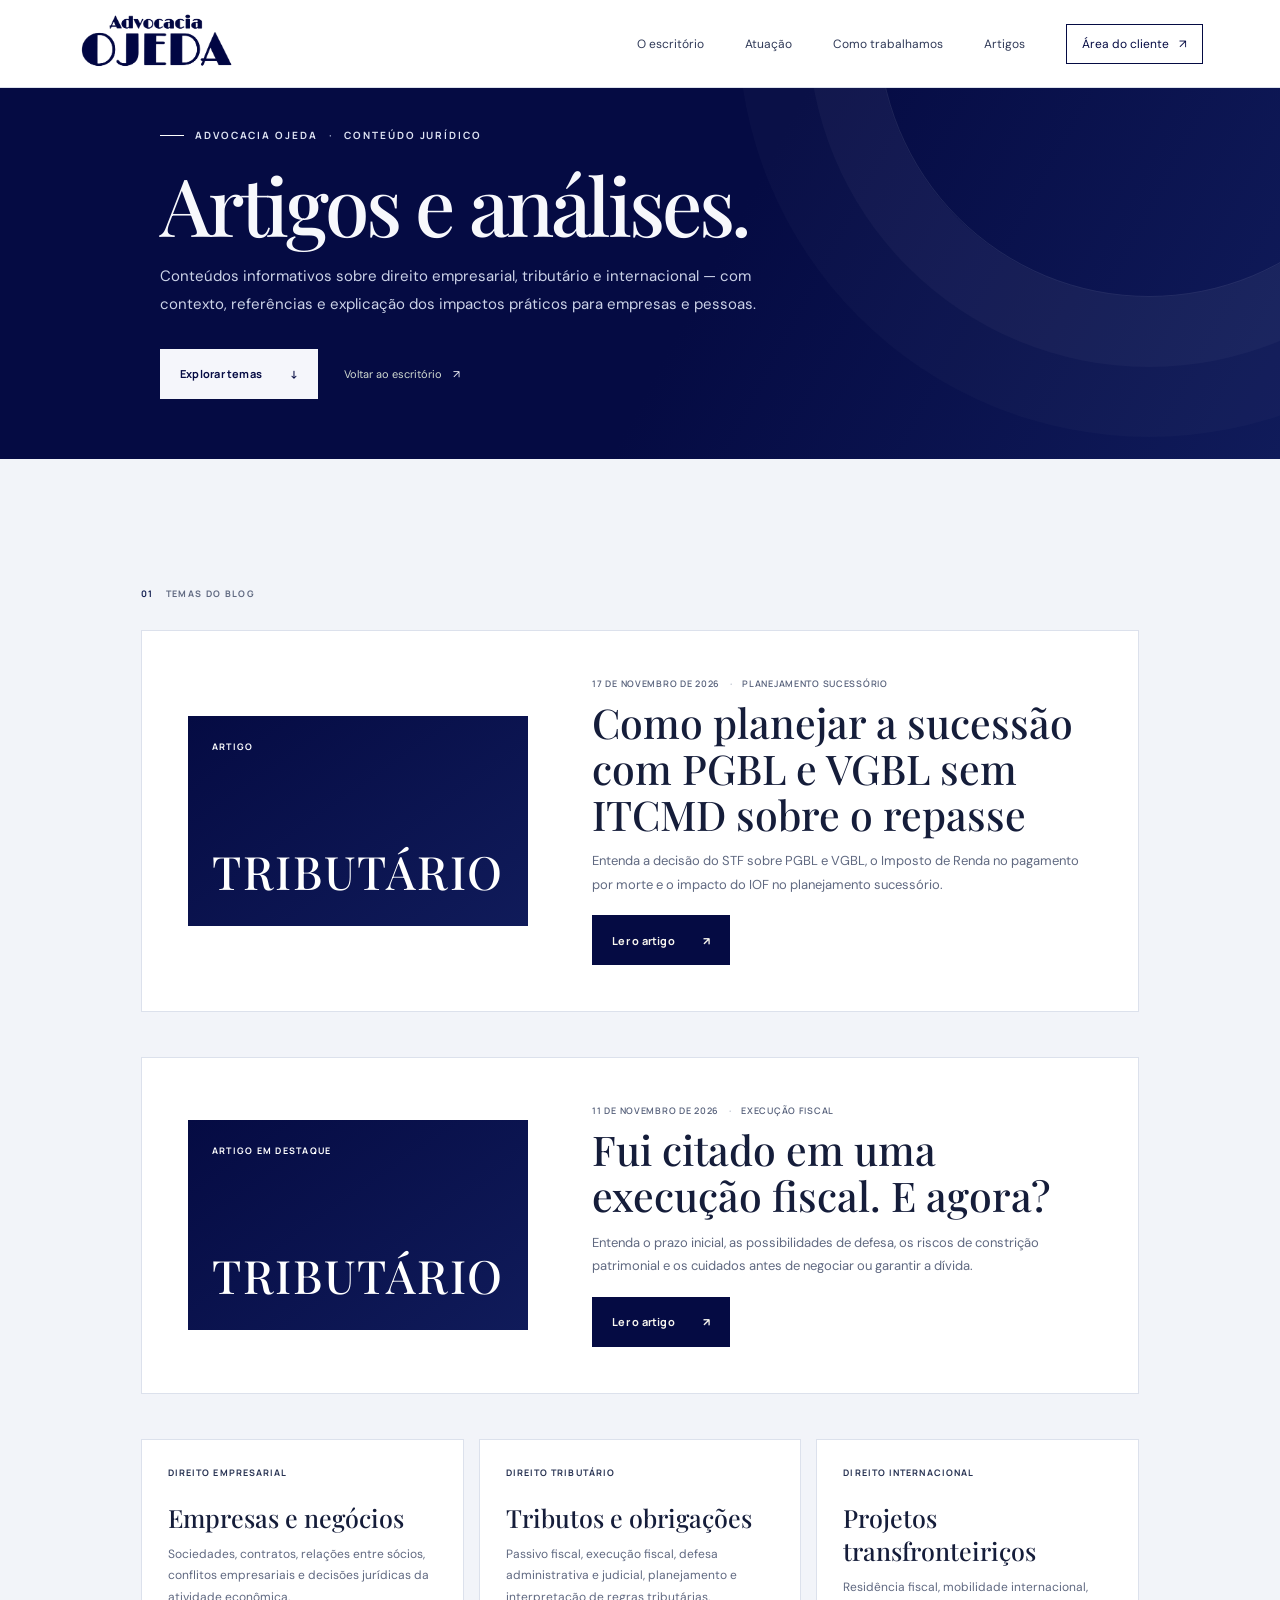
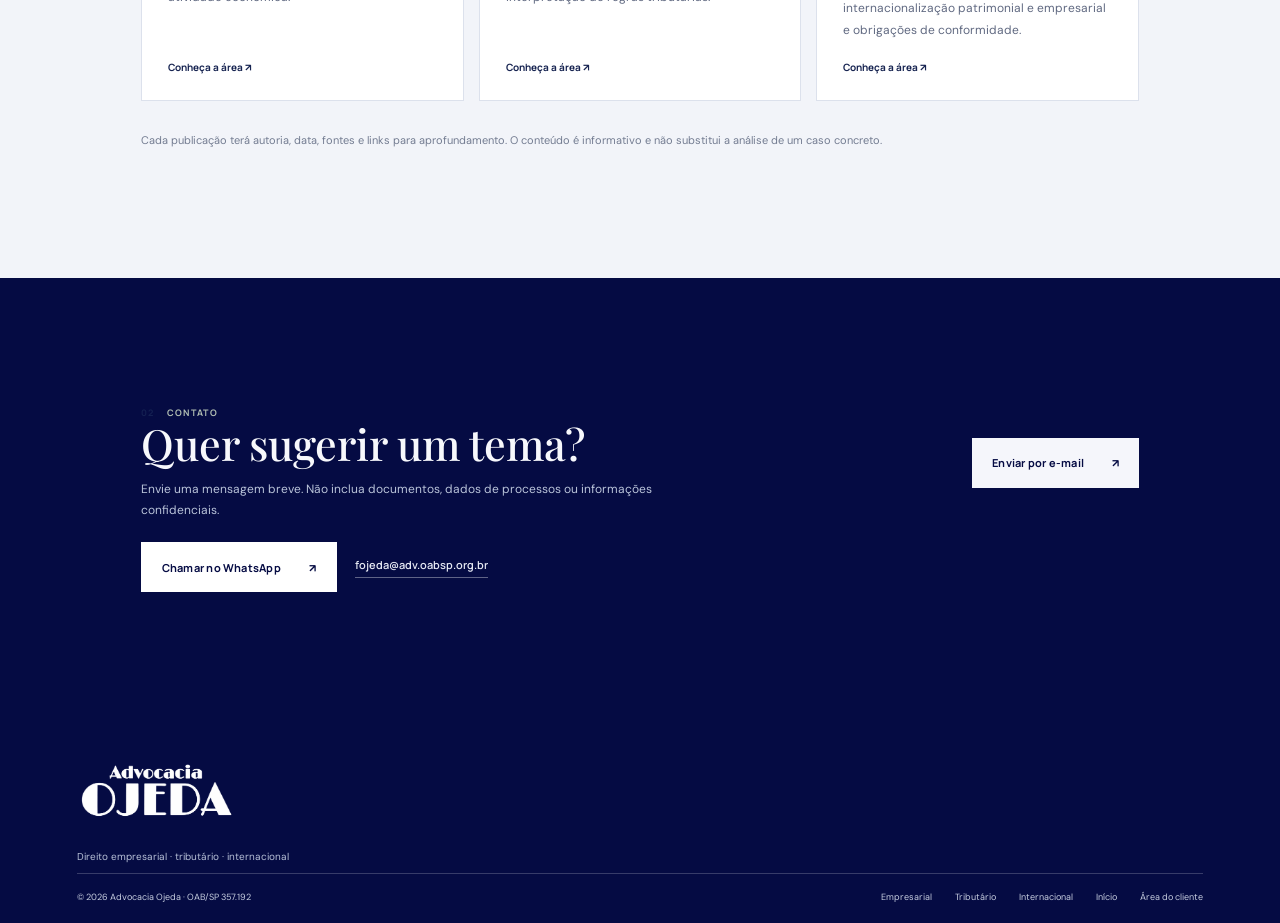
==== commit 2795efe4: "Inclui artigo sobre planejamento sucessório no blog" ====
--- a/blog.html
+++ b/blog.html
@@ -33,6 +33,14 @@
     </section>
     <section class="blog-category-wrap section" id="temas">
       <div class="section-kicker"><span>01</span><span>Temas do blog</span></div>
+      <article class="blog-feature" id="planejamento-sucessorio">
+        <div class="blog-feature-marker"><span>Artigo</span><b>TRIBUTÁRIO</b></div>
+        <div class="blog-feature-copy"><p class="blog-feature-meta">17 de novembro de 2026 <span>·</span> Planejamento sucessório</p>
+          <h2>Como planejar a sucessão com PGBL e VGBL sem ITCMD sobre o repasse</h2>
+          <p>Entenda a decisão do STF sobre PGBL e VGBL, o Imposto de Renda no pagamento por morte e o impacto do IOF no planejamento sucessório.</p>
+          <a class="button button-dark" href="artigos/planejamento-sucessorio-pgbl-vgbl.html">Ler o artigo <span aria-hidden="true">↗</span></a>
+        </div>
+      </article>
       <article class="blog-feature" id="artigo-destaque">
         <div class="blog-feature-marker"><span>Artigo em destaque</span><b>TRIBUTÁRIO</b></div>
         <div class="blog-feature-copy"><p class="blog-feature-meta">11 de novembro de 2026 <span>·</span> Execução fiscal</p>
--- a/styles.css
+++ b/styles.css
@@ -154,3 +154,66 @@
 .blog-contact-actions{display:flex;align-items:center;gap:18px;margin-top:22px}
 .blog-email{color:#e6e9f3;font:600 11px var(--display);text-decoration:none;border-bottom:1px solid #ffffff5c;padding-bottom:5px}
 @media(max-width:650px){.blog-contact-actions{align-items:flex-start;flex-direction:column}}
+
+
+/* Artigos do blog */
+.blog-feature{display:grid;grid-template-columns:.55fr 1.45fr;gap:clamp(24px,5vw,64px);align-items:center;margin:30px 0 45px;padding:clamp(24px,4vw,46px);background:#fff;border:1px solid #dce1ec}
+.blog-feature-marker{min-height:210px;display:flex;flex-direction:column;justify-content:space-between;padding:24px;background:linear-gradient(145deg,#050b43,#101b5a);color:#fff}
+.blog-feature-marker span{font:700 9px var(--display);letter-spacing:.14em;text-transform:uppercase}
+.blog-feature-marker b{font:500 clamp(32px,4vw,46px) var(--serif);letter-spacing:.04em}
+.blog-feature-copy h2{margin:10px 0 12px;color:#151d3a;font:500 clamp(29px,3.5vw,41px)/1.12 var(--serif)}
+.blog-feature-copy>p:not(.blog-feature-meta){max-width:620px;color:#606981;font-size:13px;line-height:1.8}
+.blog-feature-meta{margin:0;color:#58627c;font:600 9px var(--display);letter-spacing:.08em;text-transform:uppercase}
+.blog-feature-meta span{padding:0 7px;color:#9aa3b6}
+.blog-feature-copy .button{margin-top:6px}
+.article-page{background:#fff}
+.article-hero{background:linear-gradient(118deg,#050b43 0%,#050b43 60%,#101b5a 100%);color:#f7f8fc}
+.article-hero-inner{max-width:1080px;margin:0 auto;padding:clamp(68px,8vw,115px) clamp(24px,8vw,90px) 38px}
+.article-hero .eyebrow{display:flex;align-items:center;gap:10px;color:#dce2f2}
+.article-hero .eyebrow span{width:24px;height:1px;background:#fff}
+.article-hero .eyebrow i{font-style:normal;color:#aeb9d7}
+.article-hero h1{max-width:900px;margin:22px 0 20px;font:500 clamp(39px,5.9vw,70px)/1.06 var(--serif);letter-spacing:-.035em}
+.article-deck{max-width:740px;color:#cbd2e7;font-size:16px;line-height:1.8}
+.article-byline{display:flex;flex-wrap:wrap;justify-content:space-between;gap:12px;margin-top:40px;padding-top:16px;border-top:1px solid #ffffff35;color:#c4cce0;font:600 9px var(--display);letter-spacing:.07em;text-transform:uppercase}
+.article-body{max-width:850px;margin:0 auto;padding:clamp(38px,6vw,70px) 24px;color:#29314b;font-size:15px;line-height:1.9}
+.article-body p{margin:0 0 20px}
+.article-body .article-lead{font-size:18px;line-height:1.85;color:#171d35}
+.article-body h2{margin:48px 0 16px;color:#111a3d;font:500 clamp(28px,4vw,38px)/1.16 var(--serif);letter-spacing:-.02em}
+.article-body h3{margin:28px 0 8px;color:#111a3d;font:500 24px/1.2 var(--serif)}
+.article-body ul,.article-body ol{padding-left:24px;margin:0 0 24px}
+.article-body li{padding-left:4px;margin:0 0 10px}
+.article-callout{margin:28px 0;padding:22px 25px;border-left:3px solid #172451;background:#f2f4f9;color:#172451}
+.article-callout p{margin:7px 0 0;color:#46506b}
+.article-table-wrap{overflow-x:auto;margin:24px 0}
+.article-table{width:100%;border-collapse:collapse;font-size:12px;line-height:1.65}
+.article-table th,.article-table td{padding:13px 14px;border:1px solid #dce1ec;text-align:left;vertical-align:top}
+.article-table th{background:#050b43;color:#fff;font:700 9px var(--display);letter-spacing:.08em;text-transform:uppercase}
+.article-table tr:nth-child(even){background:#f6f7fa}
+.ebook-promo{display:grid;grid-template-columns:minmax(230px,.9fr) 1.1fr;gap:clamp(24px,5vw,52px);align-items:center;margin:54px 0;padding:clamp(22px,4vw,38px);background:#050b43;color:#fff}
+.ebook-cover-frame{overflow:hidden;width:100%;aspect-ratio:1.294;background:#101b5a;border:1px solid #ffffff38}
+.ebook-cover-frame iframe{display:block;width:100%;height:100%;border:0}
+.ebook-copy .eyebrow{margin-bottom:12px;color:#e3d09c}
+.ebook-copy h2{margin:0 0 13px;color:#fff;font-size:clamp(28px,3.5vw,39px)}
+.ebook-copy p:not(.eyebrow){color:#d5dced;font-size:12px;line-height:1.8}
+.ebook-copy .button{margin:10px 12px 0 0;background:#fff;color:#050b43}
+.ebook-text-link{display:inline-block;margin-top:18px;color:#f1f3f8;font:600 10px var(--display);text-decoration:underline;text-underline-offset:4px}
+.article-sources{font-size:12px}
+.article-sources a{color:#172451;text-decoration:underline;text-underline-offset:3px}
+.article-disclaimer{margin-top:40px!important;padding-top:18px;border-top:1px solid #dce1ec;color:#6b7387;font-size:11px}
+.article-contact{border-top:1px solid #e0e4ed}
+.article-pagination{display:flex;justify-content:space-between;gap:15px;max-width:850px;margin:0 auto;padding:0 24px 60px}
+.article-pagination a{color:#172451;font:600 10px var(--display);text-decoration:none}
+.article-pagination a:hover{text-decoration:underline;text-underline-offset:4px}
+@media(max-width:700px){
+ .blog-feature{grid-template-columns:1fr;gap:22px}
+ .blog-feature-marker{min-height:150px}
+ .article-hero-inner{padding:62px 23px 28px}
+ .article-hero h1{font-size:clamp(37px,10vw,54px)}
+ .article-deck{font-size:14px}
+ .article-body{font-size:14px}
+ .article-body .article-lead{font-size:16px}
+ .article-table{min-width:650px}
+ .ebook-promo{grid-template-columns:1fr}
+ .ebook-cover-frame{max-width:540px;margin:0 auto}
+ .article-pagination{flex-direction:column;padding-bottom:40px}
+}
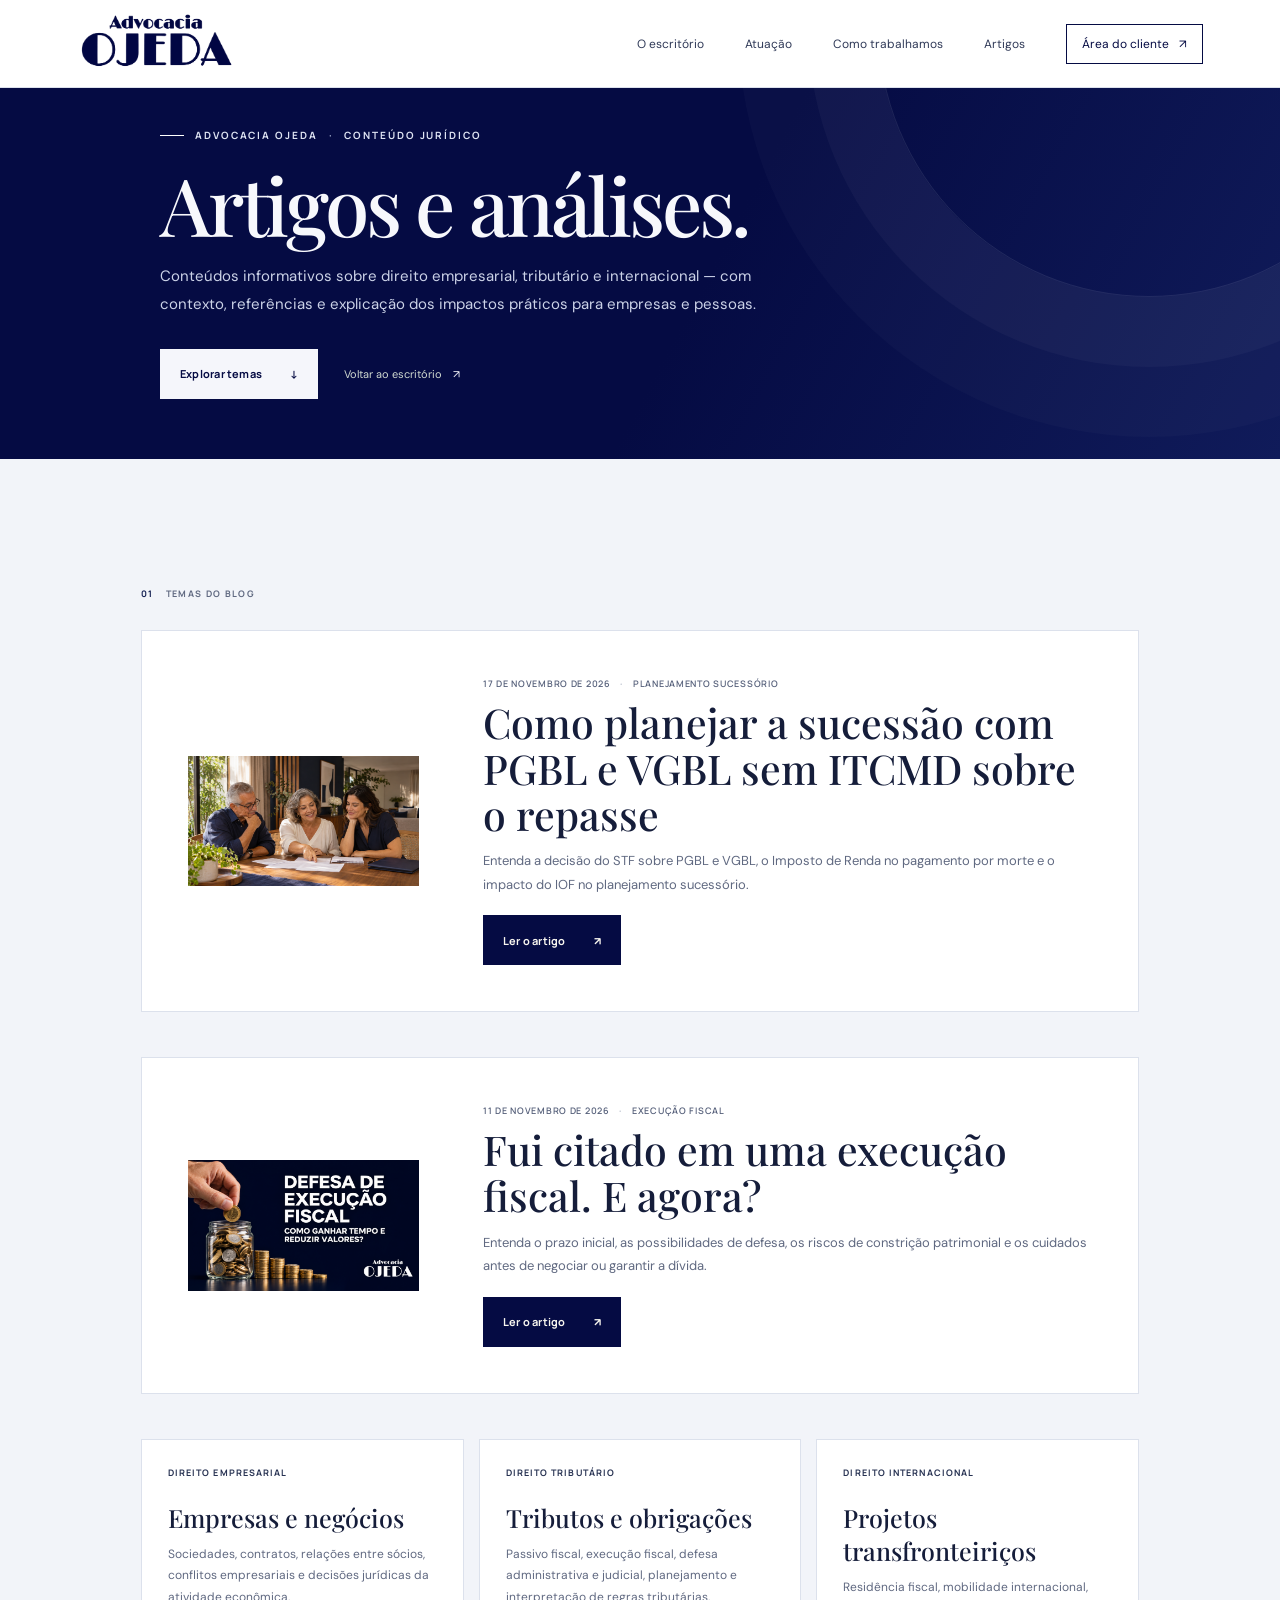
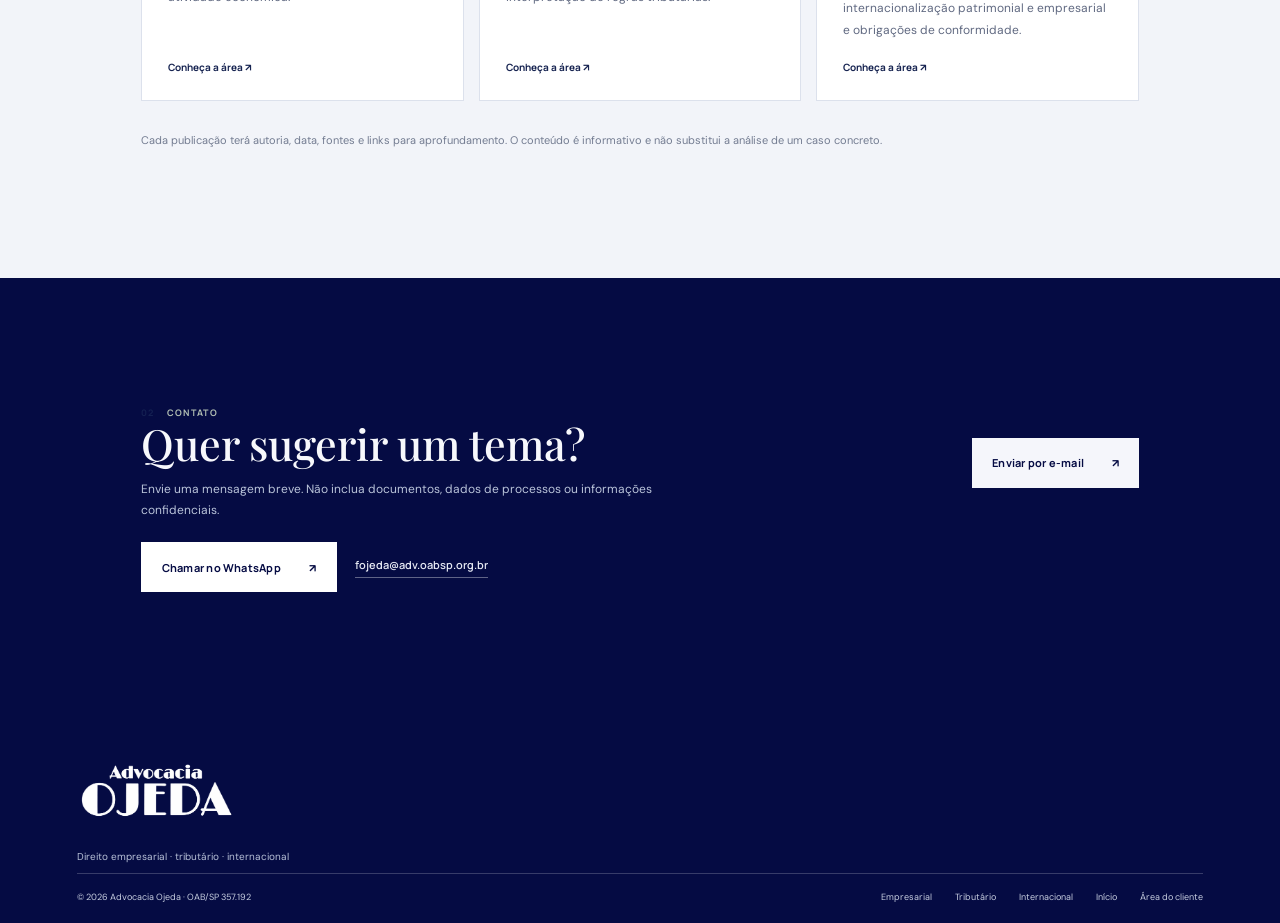
==== commit decc02e2: "Usa as ilustrações dos artigos nos cards do blog" ====
--- a/blog.html
+++ b/blog.html
@@ -34,7 +34,7 @@
     <section class="blog-category-wrap section" id="temas">
       <div class="section-kicker"><span>01</span><span>Temas do blog</span></div>
       <article class="blog-feature" id="planejamento-sucessorio">
-        <div class="blog-feature-marker"><span>Artigo</span><b>TRIBUTÁRIO</b></div>
+        <img src="artigos/a4f4e8d7-2da7-41d9-bce3-c965497e0806.png" alt="Família reunida à mesa revisando documentos de planejamento sucessório" style="display:block;width:100%;height:auto;" decoding="async">
         <div class="blog-feature-copy"><p class="blog-feature-meta">17 de novembro de 2026 <span>·</span> Planejamento sucessório</p>
           <h2>Como planejar a sucessão com PGBL e VGBL sem ITCMD sobre o repasse</h2>
           <p>Entenda a decisão do STF sobre PGBL e VGBL, o Imposto de Renda no pagamento por morte e o impacto do IOF no planejamento sucessório.</p>
@@ -42,7 +42,7 @@
         </div>
       </article>
       <article class="blog-feature" id="artigo-destaque">
-        <div class="blog-feature-marker"><span>Artigo em destaque</span><b>TRIBUTÁRIO</b></div>
+        <img src="execucao-fiscal-banner.png.png" alt="Defesa de execução fiscal: como ganhar tempo e reduzir valores? Advocacia Ojeda." style="display:block;width:100%;height:auto;" decoding="async">
         <div class="blog-feature-copy"><p class="blog-feature-meta">11 de novembro de 2026 <span>·</span> Execução fiscal</p>
           <h2>Fui citado em uma execução fiscal. E agora?</h2>
           <p>Entenda o prazo inicial, as possibilidades de defesa, os riscos de constrição patrimonial e os cuidados antes de negociar ou garantir a dívida.</p>
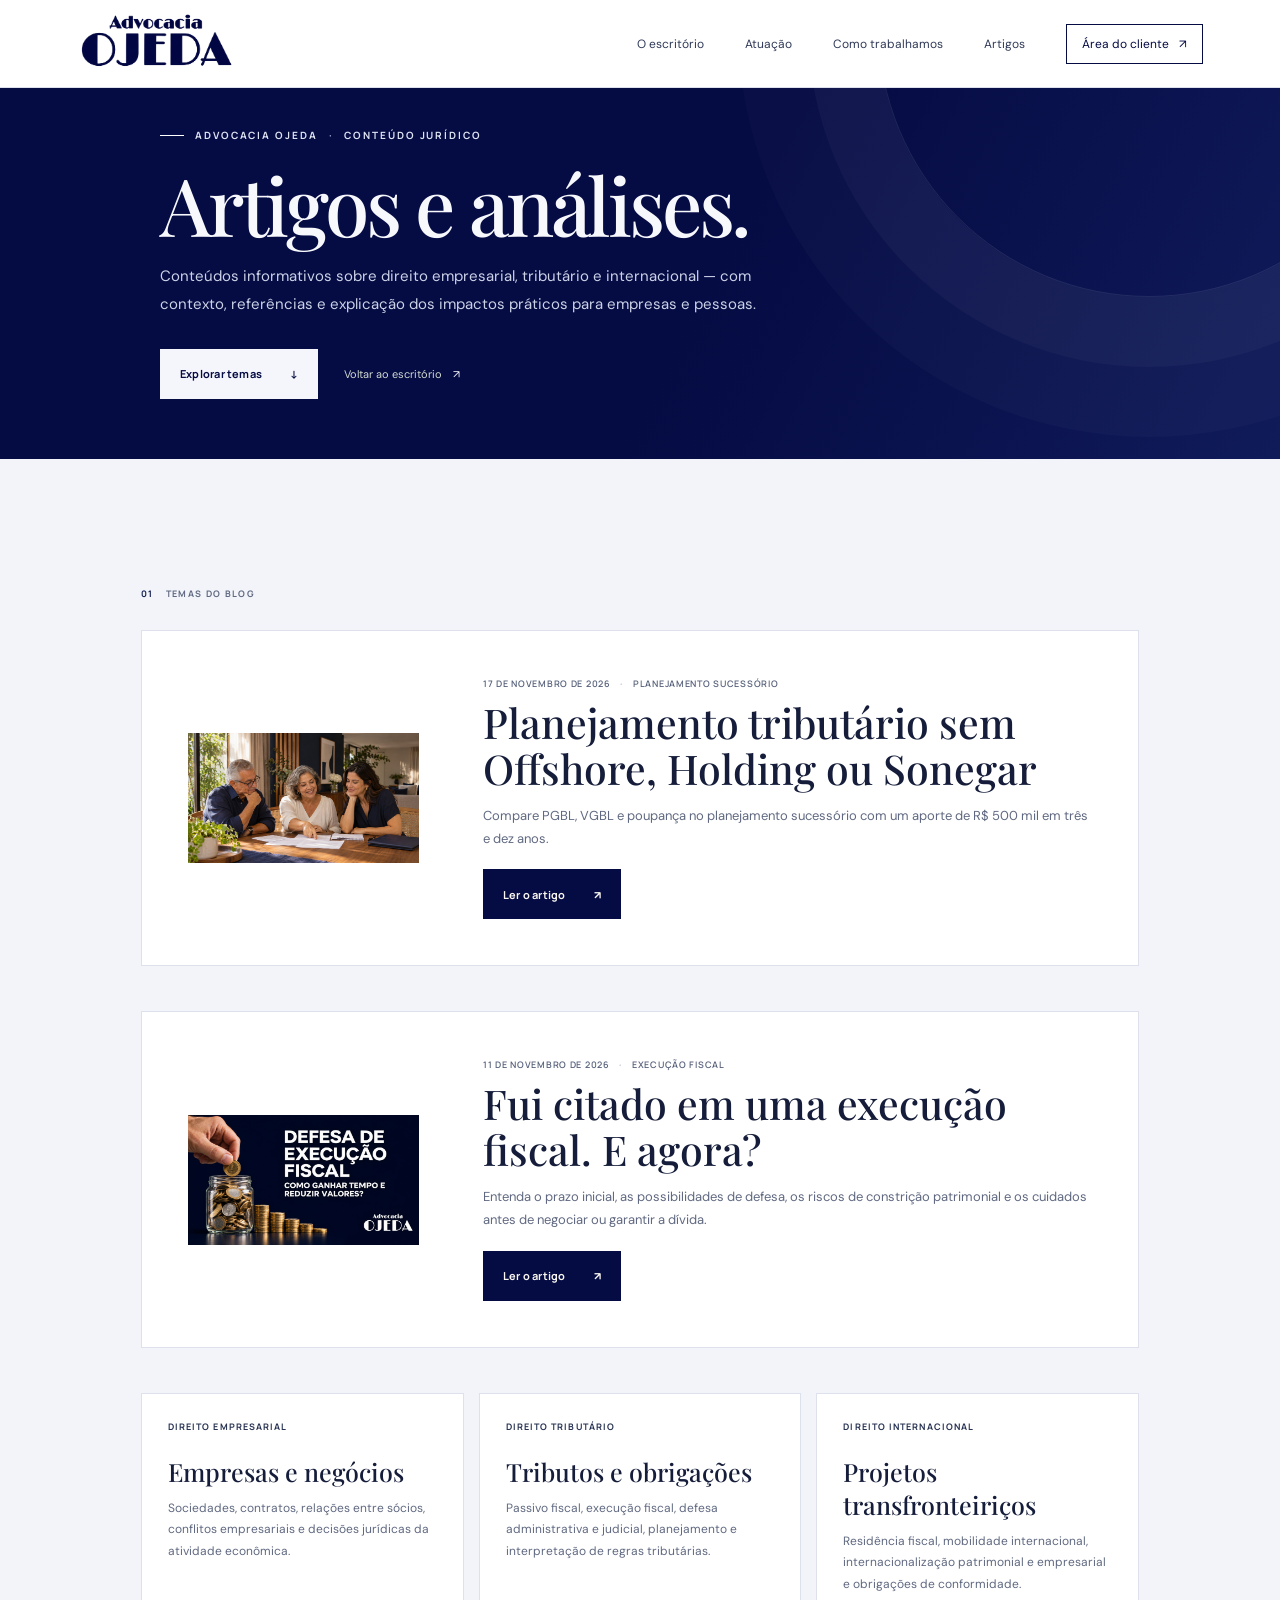
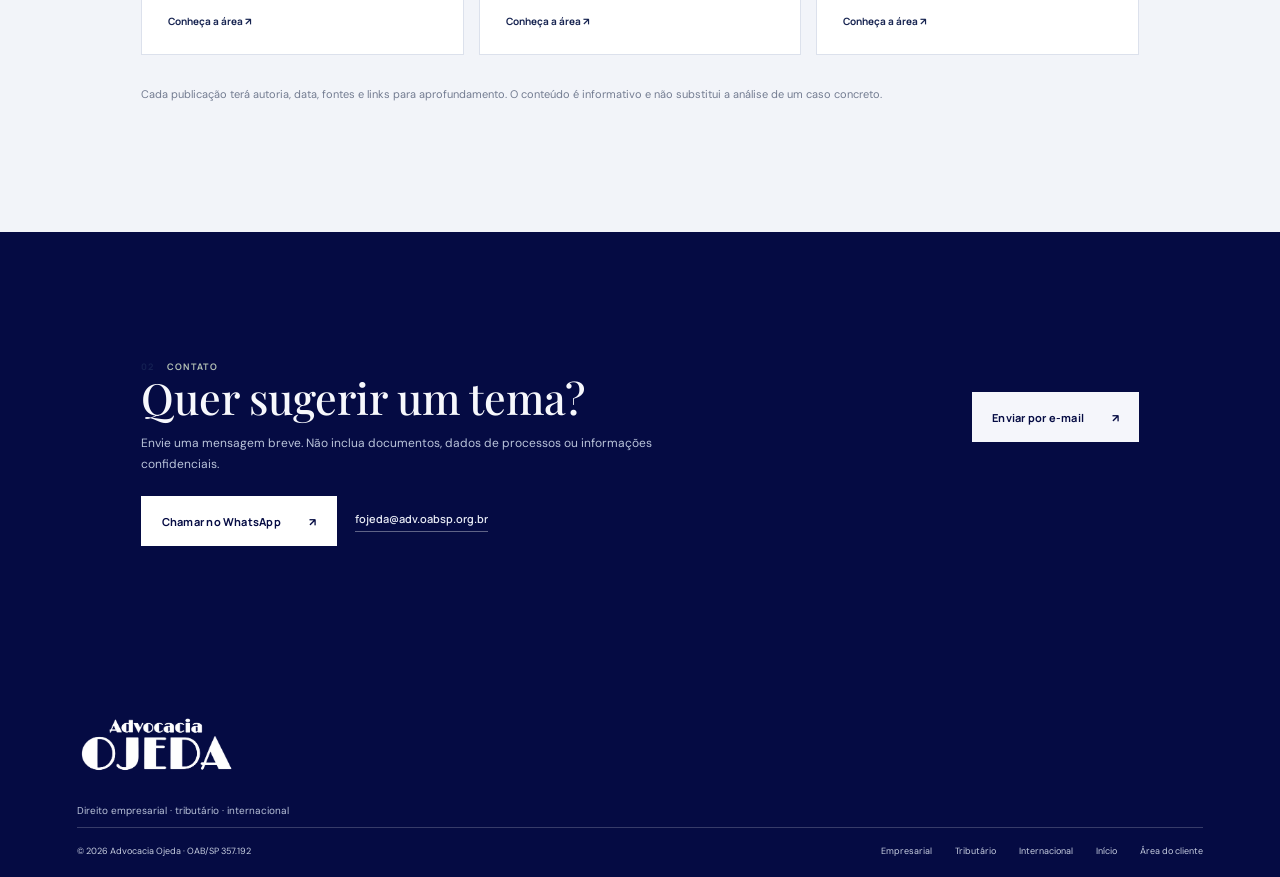
==== commit a5c596cf: "Atualiza título e resumo do artigo no blog" ====
--- a/blog.html
+++ b/blog.html
@@ -36,8 +36,8 @@
       <article class="blog-feature" id="planejamento-sucessorio">
         <img src="artigos/a4f4e8d7-2da7-41d9-bce3-c965497e0806.png" alt="Família reunida à mesa revisando documentos de planejamento sucessório" style="display:block;width:100%;height:auto;" decoding="async">
         <div class="blog-feature-copy"><p class="blog-feature-meta">17 de novembro de 2026 <span>·</span> Planejamento sucessório</p>
-          <h2>Como planejar a sucessão com PGBL e VGBL sem ITCMD sobre o repasse</h2>
-          <p>Entenda a decisão do STF sobre PGBL e VGBL, o Imposto de Renda no pagamento por morte e o impacto do IOF no planejamento sucessório.</p>
+          <h2>Planejamento tributário sem Offshore, Holding ou Sonegar</h2>
+          <p>Compare PGBL, VGBL e poupança no planejamento sucessório com um aporte de R$ 500 mil em três e dez anos.</p>
           <a class="button button-dark" href="artigos/planejamento-sucessorio-pgbl-vgbl.html">Ler o artigo <span aria-hidden="true">↗</span></a>
         </div>
       </article>
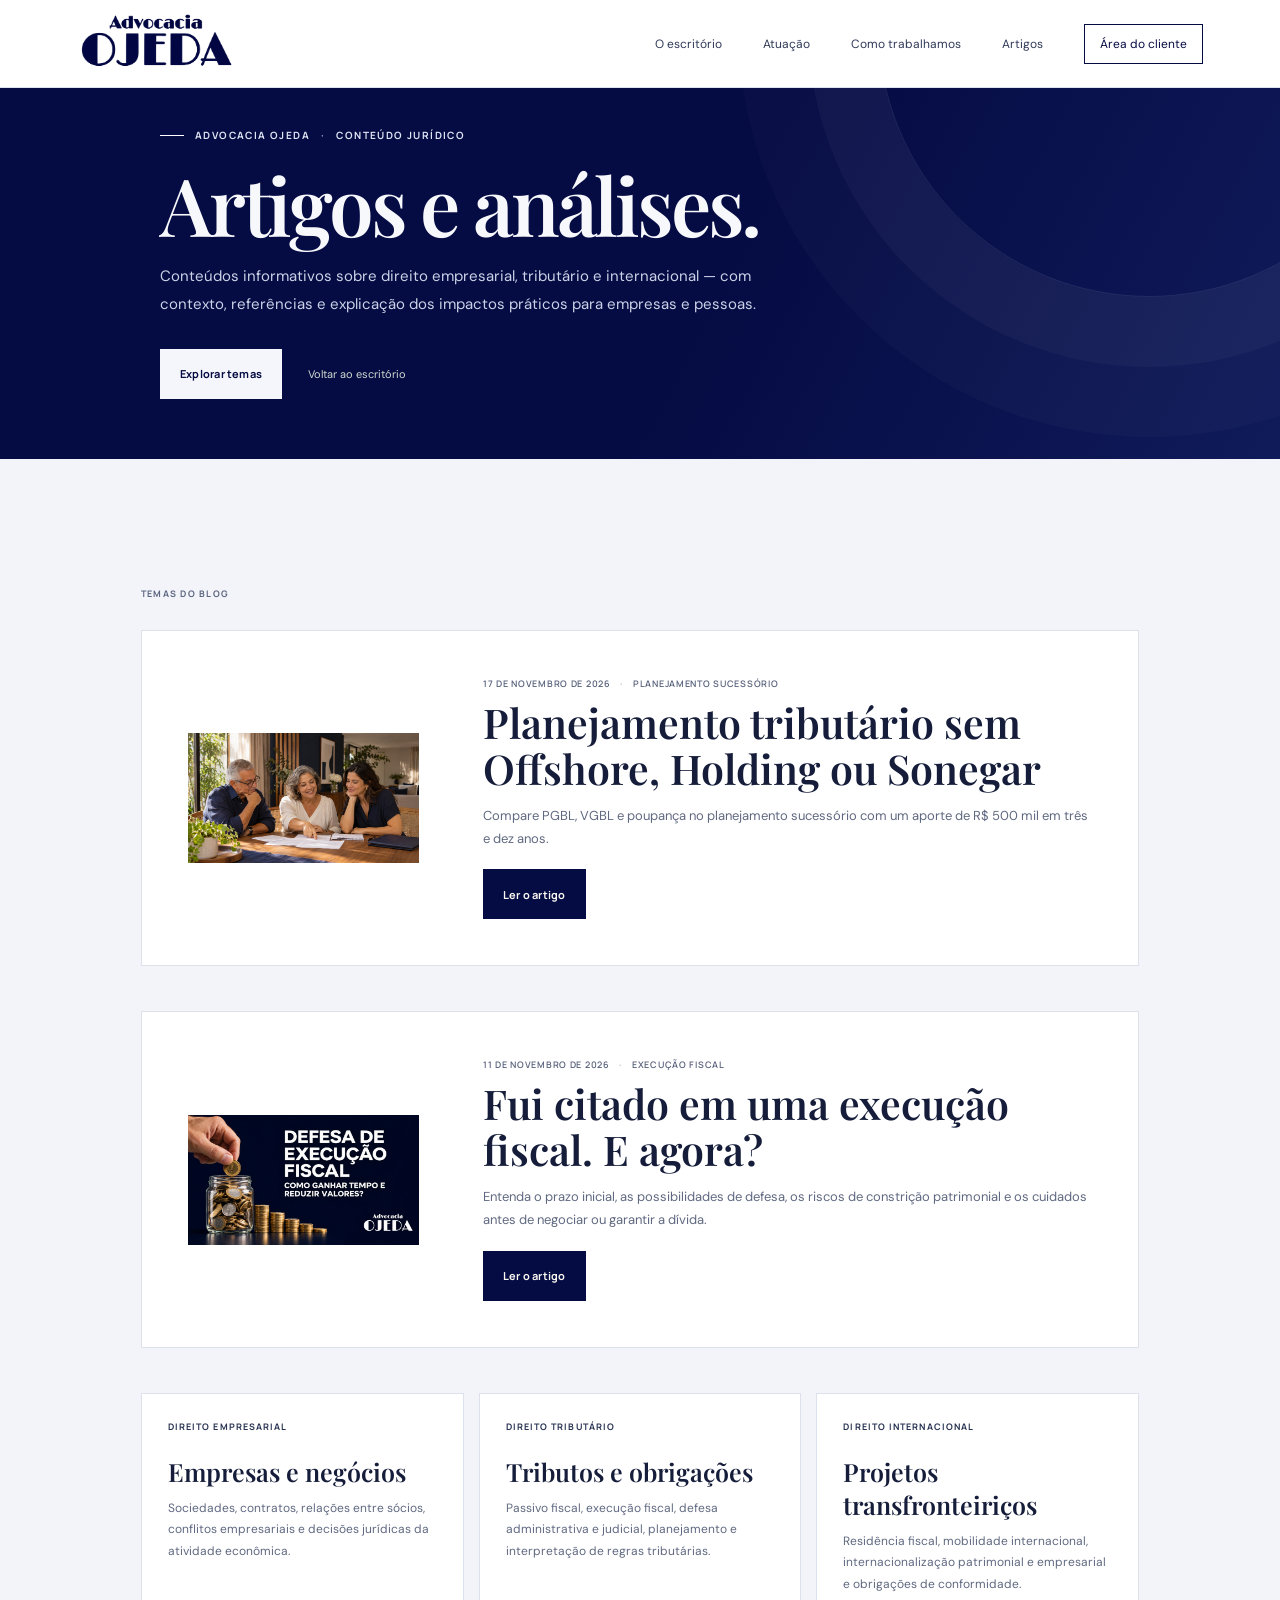
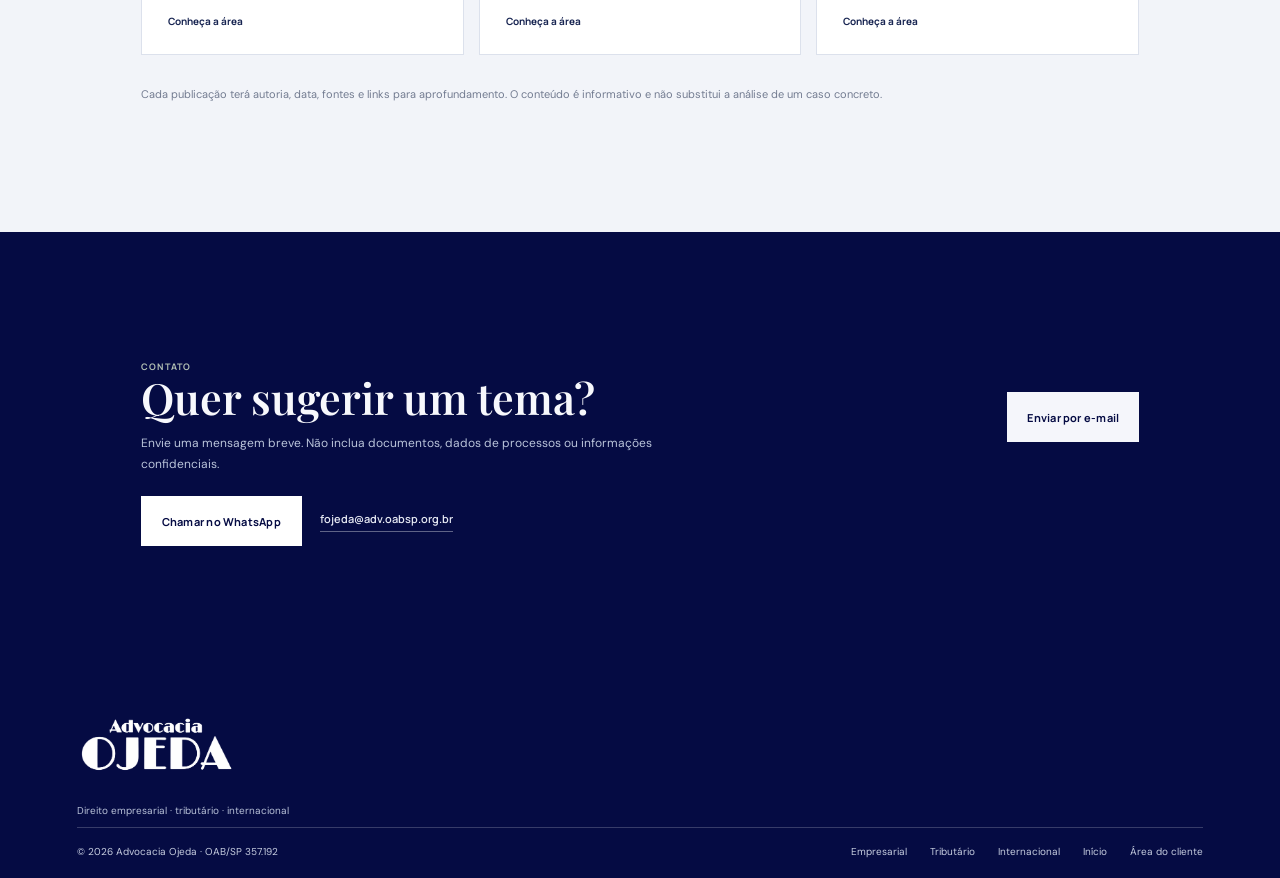
==== commit f62d0108: "Refina hierarquia, remove decoração genérica e adiciona SEO básico" ====
--- a/blog.html
+++ b/blog.html
@@ -8,6 +8,8 @@
   <meta property="og:title" content="Artigos e análises jurídicas | Advocacia Ojeda">
   <meta property="og:description" content="Conteúdos informativos sobre direito empresarial, tributário e internacional.">
   <title>Artigos e análises jurídicas | Advocacia Ojeda</title>
+  <link rel="canonical" href="https://advocaciaojeda.com/blog.html">
+  <link rel="icon" href="logo.png" type="image/png">
   <link rel="preconnect" href="https://fonts.googleapis.com"><link rel="preconnect" href="https://fonts.gstatic.com" crossorigin>
   <link href="https://fonts.googleapis.com/css2?family=DM+Sans:wght@400;500;600;700&family=Manrope:wght@400;500;600;700;800&family=Playfair+Display:wght@500;600;700&display=swap" rel="stylesheet">
   <link rel="stylesheet" href="styles.css">
@@ -66,4 +68,4 @@
   <footer class="site-footer"><a class="brand brand-footer" href="index.html" aria-label="Advocacia Ojeda"><img class="brand-logo" src="logo.png" alt="Advocacia Ojeda"></a><p>Direito empresarial · tributário · internacional</p><div class="footer-bottom"><span>© <span id="year">2026</span> Advocacia Ojeda · OAB/SP 357.192</span><a href="empresarial.html">Empresarial</a><a href="tributario.html">Tributário</a><a href="internacional.html">Internacional</a><a href="index.html">Início</a><a href="clientes.html">Área do cliente</a></div></footer>
   <script src="script.js" defer></script>
 </body>
-</html>+</html>
--- a/styles.css
+++ b/styles.css
@@ -5,7 +5,7 @@
 
 
 /* Identidade visual Advocacia Ojeda: azul-marinho, branco e neutros. */
-:root{--forest:#050b43;--forest-2:#101b5a;--mint:#f5f6fb;--paper:#fff;--cream:#f2f4f9;--white:#fff;--ink:#171d35;--muted:#606981;--line:#dce1ec;--gold:#142052}
+:root{--forest:#050b43;--forest-2:#101b5a;--mint:#f5f6fb;--paper:#fff;--cream:#f2f4f9;--white:#fff;--ink:#171d35;--muted:#5c6580;--line:#dce1ec;--gold:#a9793c}
 .brand-logo{display:block;width:158px;height:auto;max-height:76px;object-fit:contain}
 .brand-footer .brand-logo{filter:brightness(0) invert(1)}
 .hero:before{background:linear-gradient(118deg,#050b43 0%,#050b43 52%,#101b5a 100%)}
@@ -217,3 +217,28 @@
  .ebook-cover-frame{max-width:540px;margin:0 auto}
  .article-pagination{flex-direction:column;padding-bottom:40px}
 }
+
+/* Refinamentos de hierarquia tipografica — board Xsquad */
+:root{
+  --accent-dark:#a9793c;
+  --accent-light:#e3c78c
+}
+.hero .eyebrow{color:var(--accent-light)}
+.hero .eyebrow span{background:var(--accent-light)}
+.hero h1 em,.contact h2 em,.detail-process>h2 em{color:var(--accent-light)!important;font-weight:600!important}
+.section-heading h2 em,.detail-topics .section-heading h2 em,.blog-promo .section-heading h2 em,.contact-compact h2 em{color:var(--accent-dark)!important;font-weight:600!important}
+.hero h1,.intro h2,.contact h2,.section-heading h2,.card-main h3,.founder-quote blockquote,.founder-info h2,.steps h3,.client-band h2,.detail-hero h1,.detail-intro-grid h2,.detail-card-grid h3,.detail-process>h2,.contact-compact h2,.blog-hero h1,.blog-category-grid h2,.blog-cta h2,.blog-feature-marker b,.blog-feature-copy h2,.article-hero h1,.article-body h2,.article-body h3{font-weight:600!important}
+.hero-lead{color:#d6dcef;font-size:16px}
+.hero-signature small{color:#c4cce0}
+.eyebrow,.section-kicker{letter-spacing:.14em}
+.hero-bottom{font-size:10px}
+.card-main p{font-size:14px;color:#5c6580}
+.footer-bottom{font-size:10px}
+.contact-form label{font-size:11px}
+.contact-form input,.contact-form select,.contact-form textarea{font-size:13px}
+.signature-line{background:var(--accent-light)}
+.quote-rule{background:var(--gold)}
+.section-kicker span:first-child:not(:only-child){display:none}
+.practice-card>.card-number{display:none}
+.practice-list .practice-card{grid-template-columns:minmax(0,1fr)}
+a span[aria-hidden="true"]{display:none}
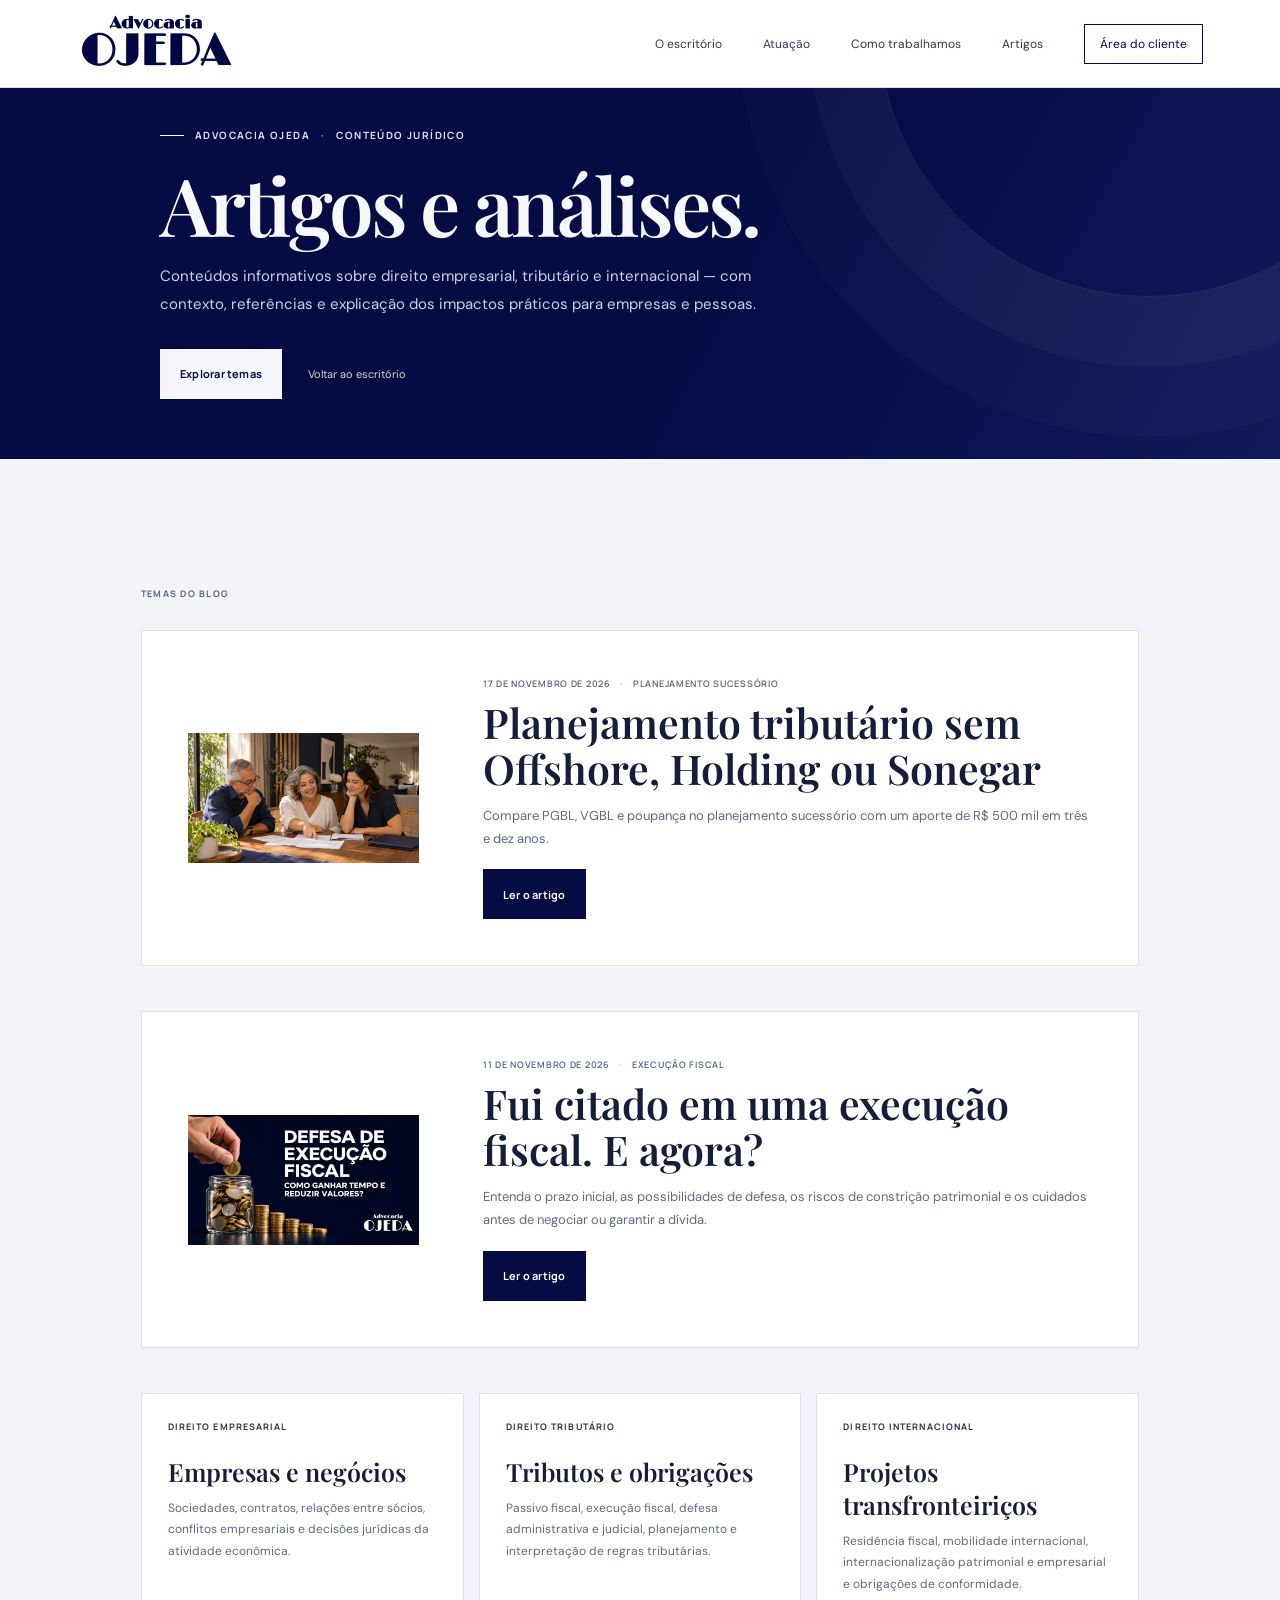
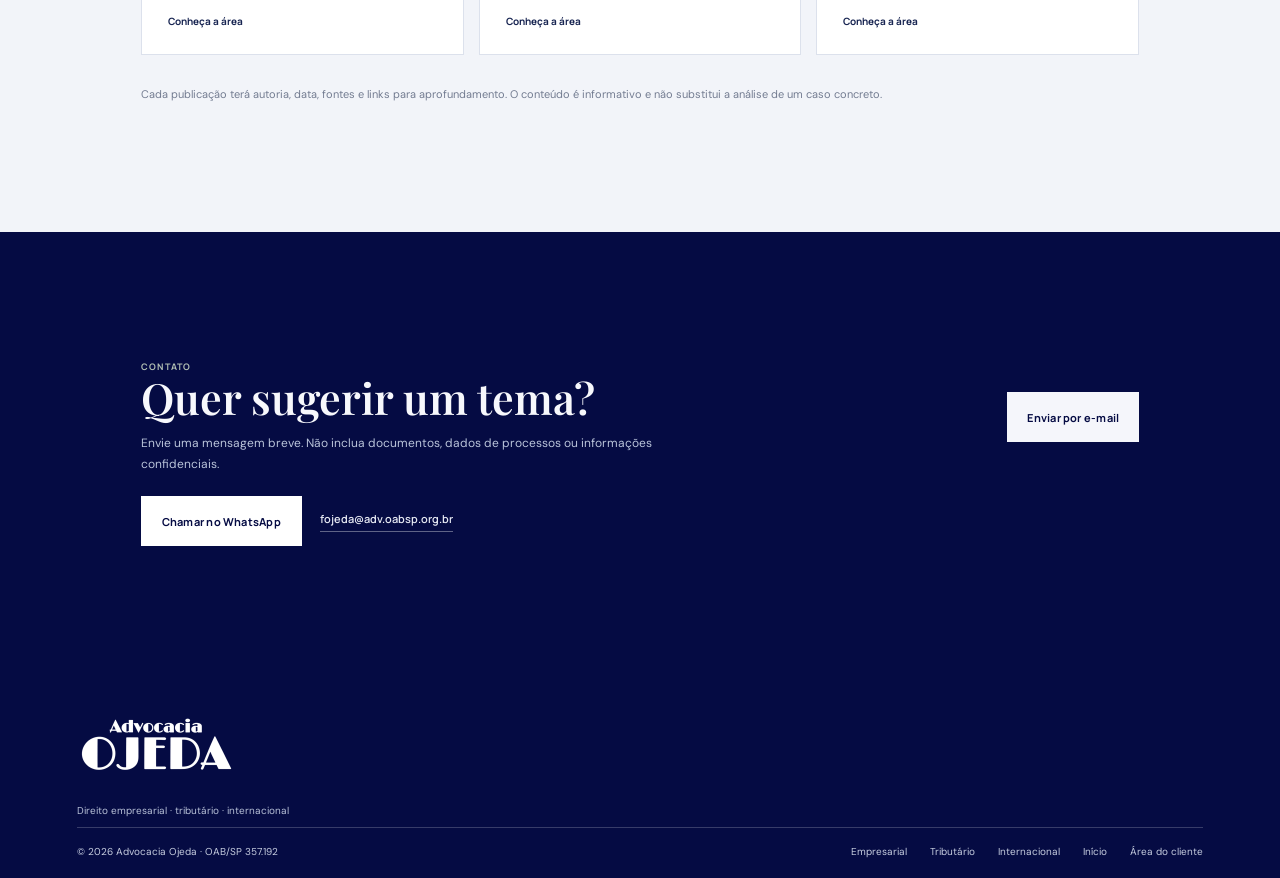
==== commit c0f67267: "Adiciona sitemap/robots e otimiza logo para carregamento" ====
--- a/blog.html
+++ b/blog.html
@@ -9,7 +9,7 @@
   <meta property="og:description" content="Conteúdos informativos sobre direito empresarial, tributário e internacional.">
   <title>Artigos e análises jurídicas | Advocacia Ojeda</title>
   <link rel="canonical" href="https://advocaciaojeda.com/blog.html">
-  <link rel="icon" href="logo.png" type="image/png">
+  <link rel="icon" href="logo-opt.png" type="image/png">
   <link rel="preconnect" href="https://fonts.googleapis.com"><link rel="preconnect" href="https://fonts.gstatic.com" crossorigin>
   <link href="https://fonts.googleapis.com/css2?family=DM+Sans:wght@400;500;600;700&family=Manrope:wght@400;500;600;700;800&family=Playfair+Display:wght@500;600;700&display=swap" rel="stylesheet">
   <link rel="stylesheet" href="styles.css">
@@ -17,7 +17,7 @@
 <body class="blog-page">
   <a class="skip-link" href="#conteudo">Pular para o conteúdo</a>
   <header class="site-header" id="topo">
-    <a class="brand" href="index.html" aria-label="Advocacia Ojeda, início"><img class="brand-logo" src="logo.png" alt="Advocacia Ojeda"></a>
+    <a class="brand" href="index.html" aria-label="Advocacia Ojeda, início"><img class="brand-logo" src="logo-opt.png" alt="Advocacia Ojeda"></a>
     <button class="menu-toggle" type="button" aria-expanded="false" aria-controls="menu-principal" aria-label="Abrir menu"><span></span><span></span></button>
     <nav class="main-nav" id="menu-principal" aria-label="Navegação principal">
       <a href="index.html#escritorio">O escritório</a><a href="index.html#atuacao">Atuação</a><a href="index.html#metodo">Como trabalhamos</a><a href="blog.html" aria-current="page">Artigos</a>
@@ -65,7 +65,7 @@
       <div class="blog-contact-actions"><a class="button button-whatsapp" href="https://wa.me/5511988274861" target="_blank" rel="noopener noreferrer">Chamar no WhatsApp <span aria-hidden="true">↗</span></a><a class="blog-email" href="mailto:fojeda@adv.oabsp.org.br">fojeda@adv.oabsp.org.br</a></div>
     </section>
   </main>
-  <footer class="site-footer"><a class="brand brand-footer" href="index.html" aria-label="Advocacia Ojeda"><img class="brand-logo" src="logo.png" alt="Advocacia Ojeda"></a><p>Direito empresarial · tributário · internacional</p><div class="footer-bottom"><span>© <span id="year">2026</span> Advocacia Ojeda · OAB/SP 357.192</span><a href="empresarial.html">Empresarial</a><a href="tributario.html">Tributário</a><a href="internacional.html">Internacional</a><a href="index.html">Início</a><a href="clientes.html">Área do cliente</a></div></footer>
+  <footer class="site-footer"><a class="brand brand-footer" href="index.html" aria-label="Advocacia Ojeda"><img class="brand-logo" src="logo-opt.png" alt="Advocacia Ojeda"></a><p>Direito empresarial · tributário · internacional</p><div class="footer-bottom"><span>© <span id="year">2026</span> Advocacia Ojeda · OAB/SP 357.192</span><a href="empresarial.html">Empresarial</a><a href="tributario.html">Tributário</a><a href="internacional.html">Internacional</a><a href="index.html">Início</a><a href="clientes.html">Área do cliente</a></div></footer>
   <script src="script.js" defer></script>
 </body>
 </html>
